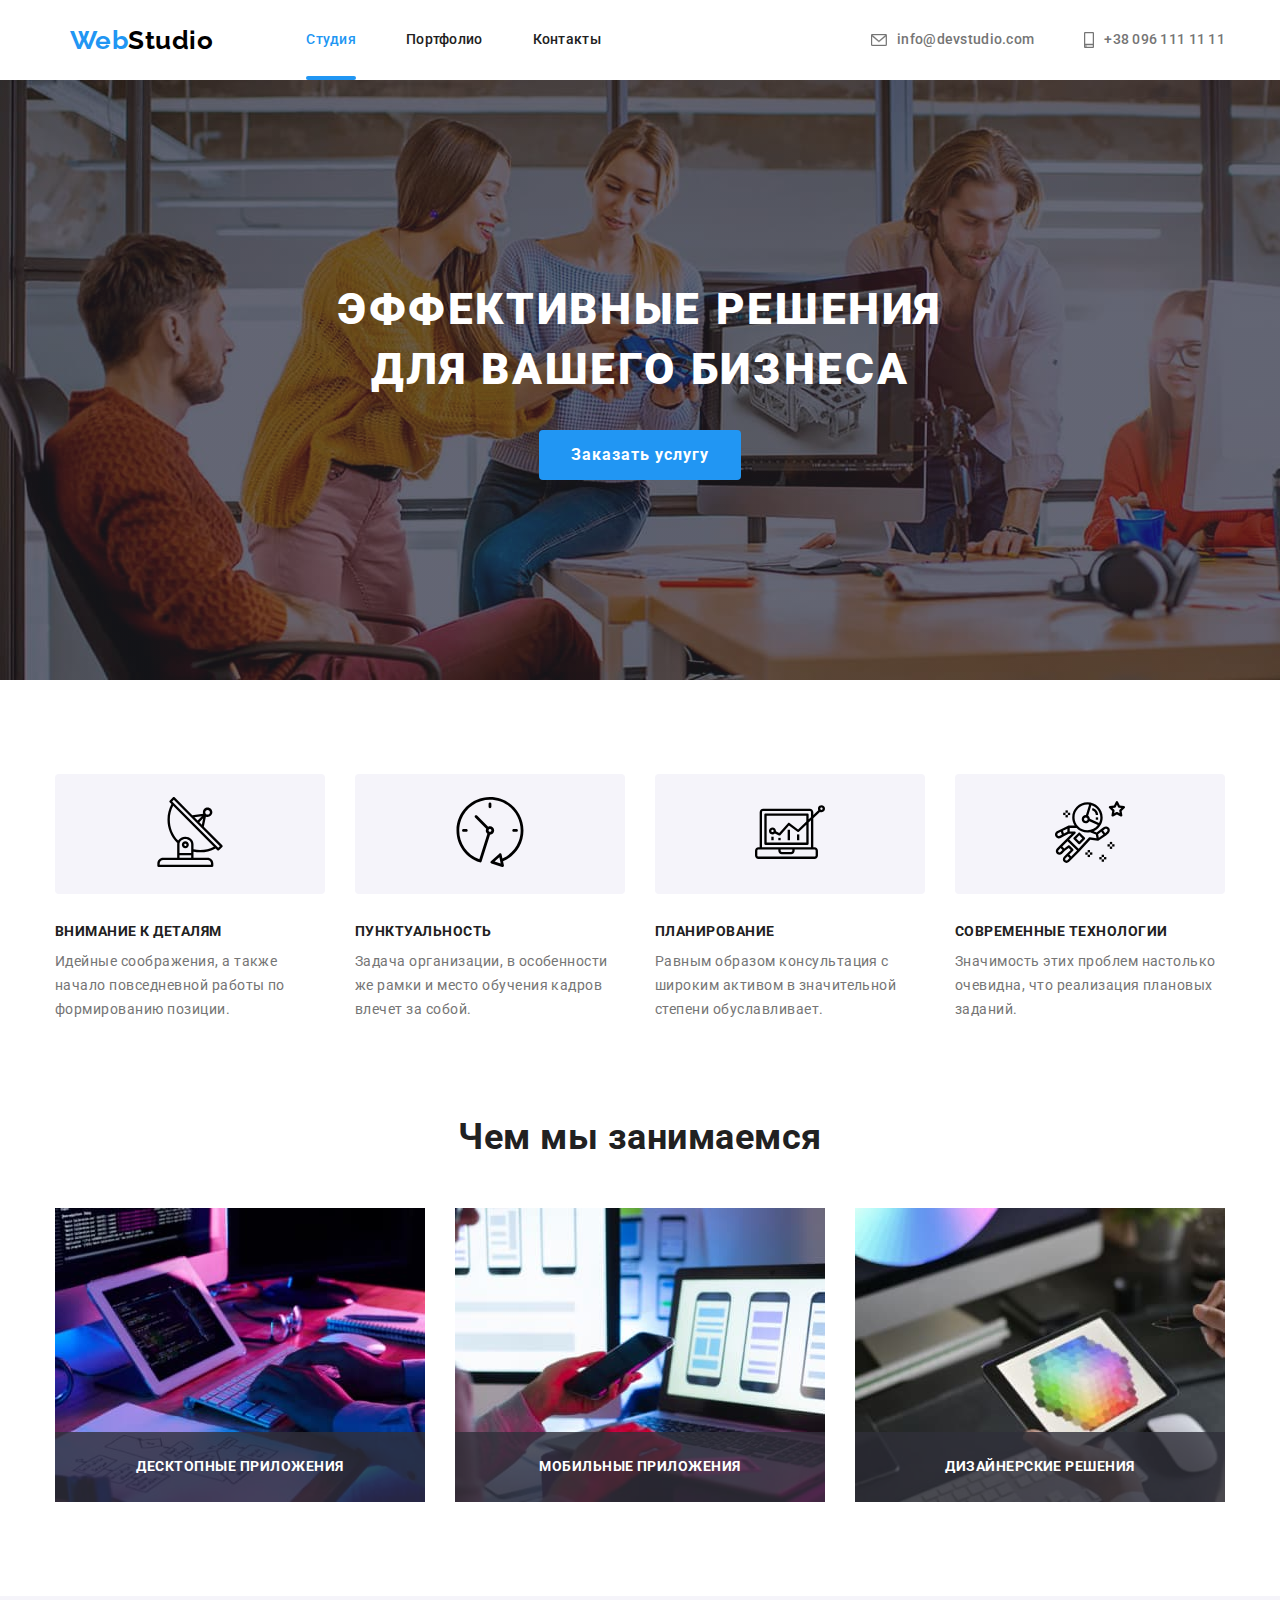
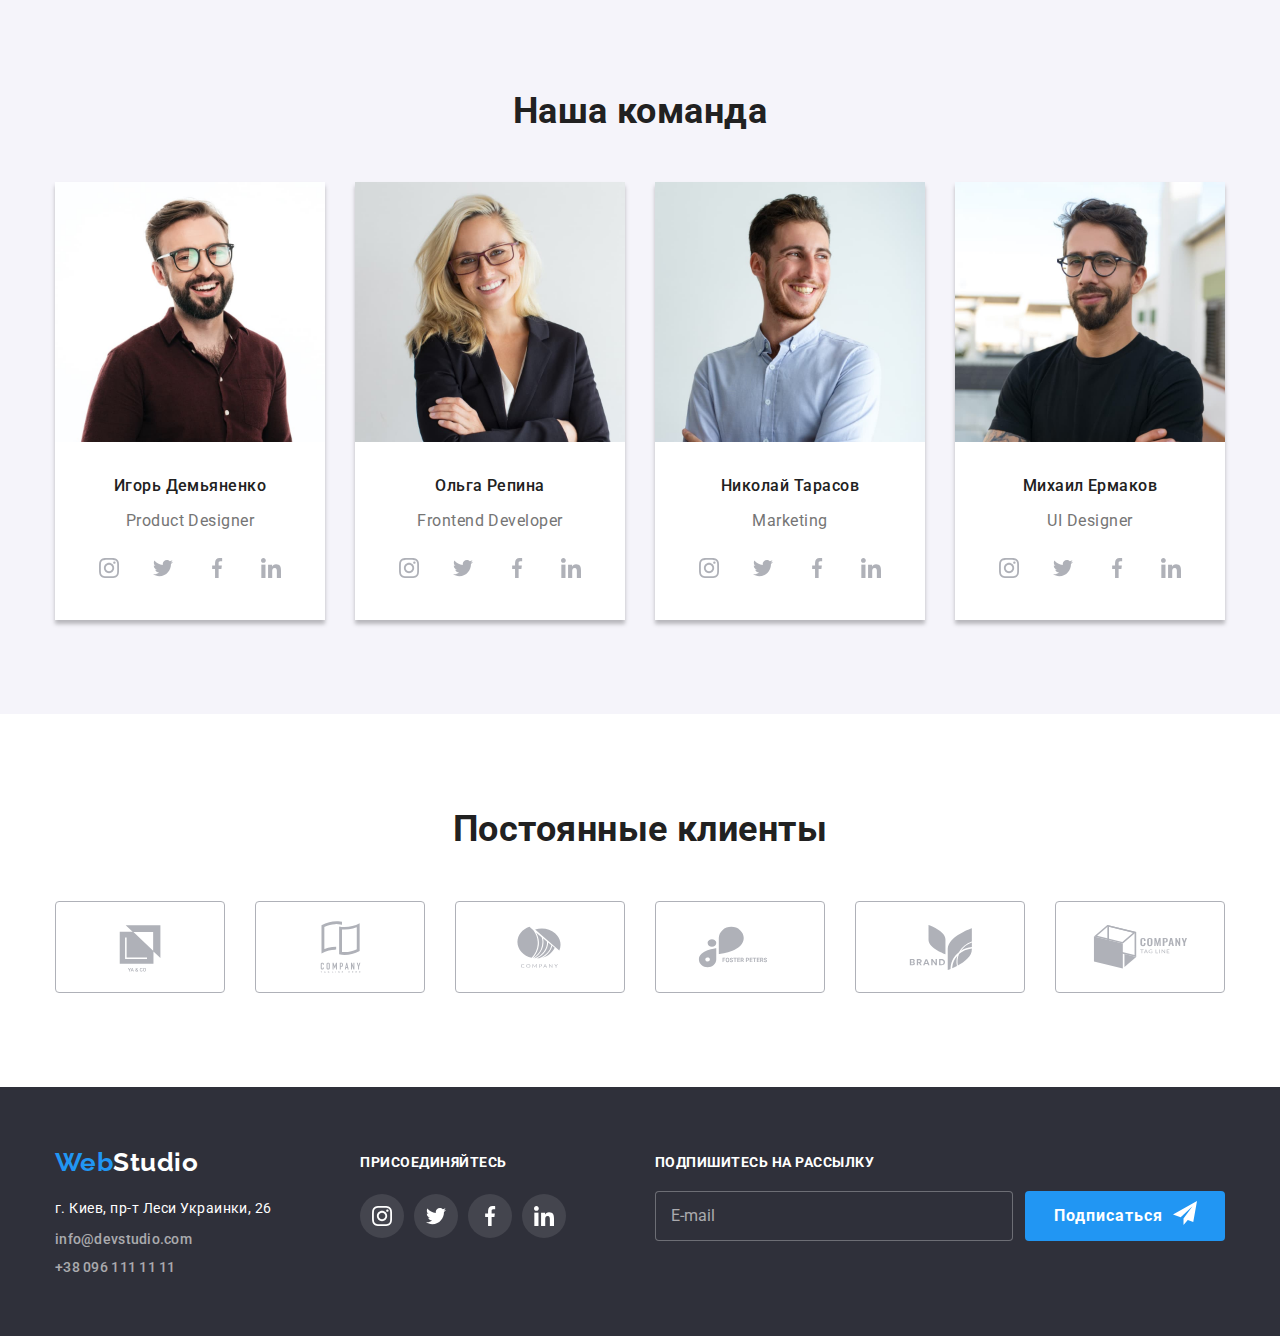
==== index.html @ ec9fb6b1 "added previously files" ====
<!DOCTYPE html>
<html lang="ru">
  <head>
    <meta charset="UTF-8" />
    <meta http-equiv="X-UA-Compatible" content="IE=edge" />
    <meta name="viewport" content="width=device-width, initial-scale=1.0" />
    <title>Portfolio</title>
    <link
      href="https://fonts.googleapis.com/css2?family=Raleway:wght@700&family=Roboto:wght@400;500;700;900&display=swap"
      rel="stylesheet"
    />
    <link
      rel="stylesheet"
      href="https://cdnjs.cloudflare.com/ajax/libs/modern-normalize/1.0.0/modern-normalize.min.css"
    />
    <link rel="stylesheet" href="./css/styles.css" />
  </head>
  <body>
    <header>
      <div class="header-line">
        <div class="page-header container">
          <!--main navigation-->
          <nav class="container main-nav">
            <a class="logo" href="./index.html"
              ><span class="logo-first">Web</span
              ><span class="logo-second-header">Studio</span>
            </a>
            <ul class="site-nav list">
              <li class="item"><a href="" class="link current">Студия</a></li>
              <li class="item"><a href="./portfolio.html">Портфолио</a></li>
              <li class="item"><a href="">Контакты</a></li>
            </ul>
          </nav>
          <!--contact information-->
          <ul class="container contacts list">
            <li class="contact-info">
              <a class="address-link" href="mailto:info@devstudio.com">
                <svg class="address-icon">
                  <use href="./images/icons/sprite.svg#icon-envelope"></use>
                </svg>
                info@devstudio.com</a
              >
            </li>
            <li class="contact-info">
              <a class="address-link" href="tel:+380961111111">
                <svg class="address-icon-2">
                  <use href="./images/icons/sprite.svg#icon-smartphone"></use>
                </svg>
                +38 096 111 11 11</a
              >
            </li>
          </ul>
        </div>
      </div>
    </header>
    <main>
      <!--hero-->
      <section class="hero-section">
        <h1 class="hero-title">
          Эффективные решения <br />
          для вашего бизнеса
        </h1>
        <button
          data-modal-open
          type="button"
          class="button primary button-close-imput"
        >
          Заказать услугу
        </button>
      </section>
      <!--necessary skills-->
      <section class="section">
        <div class="container">
          <h2 class="section-title visually-hidden">Необходимые навыки</h2>
          <ul class="skills list">
            <li class="skills-item">
              <div class="skills-item-img">
                <a href="" class="" target="_blank" rel="noopener noreferrer">
                  <svg class="skills-item-svg" width="70" height="70">
                    <use href="./images/icons/sprite.svg#icon-antenna"></use>
                  </svg>
                </a>
              </div>
              <h3 class="title">Внимание к деталям</h3>
              <p class="necessary-skills">
                Идейные соображения, а также начало повседневной работы по
                формированию позиции.
              </p>
            </li>
            <li class="skills-item">
              <div class="skills-item-img">
                <a href="" class="" target="_blank" rel="noopener noreferrer">
                  <svg class="skills-item-svg" width="70" height="70">
                    <use href="./images/icons/sprite.svg#icon-clock"></use>
                  </svg>
                </a>
              </div>
              <h3 class="title">Пунктуальность</h3>
              <p class="necessary-skills">
                Задача организации, в особенности же рамки и место обучения
                кадров влечет за собой.
              </p>
            </li>
            <li class="skills-item">
              <div class="skills-item-img">
                <a href="" class="" target="_blank" rel="noopener noreferrer">
                  <svg class="skills-item-svg" width="70" height="70">
                    <use href="./images/icons/sprite.svg#icon-diagram"></use>
                  </svg>
                </a>
              </div>
              <h3 class="title">Планирование</h3>
              <p class="necessary-skills">
                Равным образом консультация с широким активом в значительной
                степени обуславливает.
              </p>
            </li>
            <li class="skills-item">
              <div class="skills-item-img">
                <a href="" class="" target="_blank" rel="noopener noreferrer">
                  <svg class="skills-item-svg" width="70" height="70">
                    <use href="./images/icons/sprite.svg#icon-astronaut"></use>
                  </svg>
                </a>
              </div>
              <h3 class="title">Современные технологии</h3>
              <p class="necessary-skills">
                Значимость этих проблем настолько очевидна, что реализация
                плановых заданий.
              </p>
            </li>
          </ul>
        </div>
      </section>
      <!--main employments-->
      <section class="section-employments">
        <div class="container">
          <h2 class="section-title">Чем мы занимаемся</h2>
          <ul class="employments list">
            <li class="employments-item">
              <img
                src="./images/main-page/box-1.jpg"
                alt="Иллюстрация верстки"
                width="370"
              />
              <div class="employments-about">
                <p class="employments-about-text">Десктопные приложения</p>
              </div>
            </li>
            <li class="employments-item">
              <img
                src="./images/main-page/box-2.jpg"
                alt="Иллюстрация мобильного приложения"
                width="370"
              />
              <div class="employments-about">
                <p class="employments-about-text">Мобильные приложения</p>
              </div>
            </li>
            <li class="employments-item">
              <img
                src="./images/main-page/box-3.jpg"
                alt="Иллюстрация применения стилей"
                width="370"
              />
              <div class="employments-about">
                <p class="employments-about-text">Дизайнерские решения</p>
              </div>
            </li>
          </ul>
        </div>
      </section>
      <!--our team-->
      <section class="section team">
        <div class="container">
          <h2 class="section-title">Наша команда</h2>
          <ul class="team list">
            <li class="team-item">
              <img src="./images/main-page/img.jpg" alt="" width="270" />
              <div class="team-text">
                <h3 class="list-title">Игорь Демьяненко</h3>
                <p class="team-about">Product Designer</p>
                <ul class="social-icons list">
                  <li class="social-icons-item">
                    <a
                      href=""
                      class="social-icons-link"
                      target="_blank"
                      rel="noopener noreferrer"
                    >
                      <svg class="social-icons-svg">
                        <use
                          href="./images/icons/sprite.svg#icon-instagram"
                        ></use>
                      </svg>
                    </a>
                  </li>
                  <li class="social-icons-item">
                    <a
                      href=""
                      class="social-icons-link"
                      target="_blank"
                      rel="noopener noreferrer"
                    >
                      <svg class="social-icons-svg">
                        <use
                          href="./images/icons/sprite.svg#icon-twitter"
                        ></use>
                      </svg>
                    </a>
                  </li>
                  <li class="social-icons-item">
                    <a
                      href=""
                      class="social-icons-link"
                      target="_blank"
                      rel="noopener noreferrer"
                    >
                      <svg class="social-icons-svg">
                        <use
                          href="./images/icons/sprite.svg#icon-facebook"
                        ></use>
                      </svg>
                    </a>
                  </li>
                  <li class="social-icons-item">
                    <a
                      href=""
                      class="social-icons-link"
                      target="_blank"
                      rel="noopener noreferrer"
                    >
                      <svg class="social-icons-svg">
                        <use
                          href="./images/icons/sprite.svg#icon-linkedin"
                        ></use>
                      </svg>
                    </a>
                  </li>
                </ul>
              </div>
            </li>
            <li class="team-item">
              <img src="./images/main-page/img-2.jpg" alt="" width="270" />
              <div class="team-text">
                <h3 class="list-title">Ольга Репина</h3>
                <p class="team-about">Frontend Developer</p>
                <ul class="social-icons list">
                  <li class="social-icons-item">
                    <a
                      href=""
                      class="social-icons-link"
                      target="_blank"
                      rel="noopener noreferrer"
                    >
                      <svg class="social-icons-svg">
                        <use
                          href="./images/icons/sprite.svg#icon-instagram"
                        ></use>
                      </svg>
                    </a>
                  </li>
                  <li class="social-icons-item">
                    <a
                      href=""
                      class="social-icons-link"
                      target="_blank"
                      rel="noopener noreferrer"
                    >
                      <svg class="social-icons-svg">
                        <use
                          href="./images/icons/sprite.svg#icon-twitter"
                        ></use>
                      </svg>
                    </a>
                  </li>
                  <li class="social-icons-item">
                    <a
                      href=""
                      class="social-icons-link"
                      target="_blank"
                      rel="noopener noreferrer"
                    >
                      <svg class="social-icons-svg">
                        <use
                          href="./images/icons/sprite.svg#icon-facebook"
                        ></use>
                      </svg>
                    </a>
                  </li>
                  <li class="social-icons-item">
                    <a
                      href=""
                      class="social-icons-link"
                      target="_blank"
                      rel="noopener noreferrer"
                    >
                      <svg class="social-icons-svg">
                        <use
                          href="./images/icons/sprite.svg#icon-linkedin"
                        ></use>
                      </svg>
                    </a>
                  </li>
                </ul>
              </div>
            </li>
            <li class="team-item">
              <img src="./images/main-page/img-3.jpg" alt="" width="270" />
              <div class="team-text">
                <h3 class="list-title">Николай Тарасов</h3>
                <p class="team-about">Marketing</p>
                <ul class="social-icons list">
                  <li class="social-icons-item">
                    <a
                      href=""
                      class="social-icons-link"
                      target="_blank"
                      rel="noopener noreferrer"
                    >
                      <svg class="social-icons-svg">
                        <use
                          href="./images/icons/sprite.svg#icon-instagram"
                        ></use>
                      </svg>
                    </a>
                  </li>
                  <li class="social-icons-item">
                    <a
                      href=""
                      class="social-icons-link"
                      target="_blank"
                      rel="noopener noreferrer"
                    >
                      <svg class="social-icons-svg">
                        <use
                          href="./images/icons/sprite.svg#icon-twitter"
                        ></use>
                      </svg>
                    </a>
                  </li>
                  <li class="social-icons-item">
                    <a
                      href=""
                      class="social-icons-link"
                      target="_blank"
                      rel="noopener noreferrer"
                    >
                      <svg class="social-icons-svg">
                        <use
                          href="./images/icons/sprite.svg#icon-facebook"
                        ></use>
                      </svg>
                    </a>
                  </li>
                  <li class="social-icons-item">
                    <a
                      href=""
                      class="social-icons-link"
                      target="_blank"
                      rel="noopener noreferrer"
                    >
                      <svg class="social-icons-svg">
                        <use
                          href="./images/icons/sprite.svg#icon-linkedin"
                        ></use>
                      </svg>
                    </a>
                  </li>
                </ul>
              </div>
            </li>
            <li class="team-item">
              <img src="./images/main-page/img-4.jpg" alt="" width="270" />
              <div class="team-text">
                <h3 class="list-title">Михаил Ермаков</h3>
                <p class="team-about">UI Designer</p>
                <ul class="social-icons list">
                  <li class="social-icons-item">
                    <a
                      href=""
                      class="social-icons-link"
                      target="_blank"
                      rel="noopener noreferrer"
                    >
                      <svg class="social-icons-svg">
                        <use
                          href="./images/icons/sprite.svg#icon-instagram"
                        ></use>
                      </svg>
                    </a>
                  </li>
                  <li class="social-icons-item">
                    <a
                      href=""
                      class="social-icons-link"
                      target="_blank"
                      rel="noopener noreferrer"
                    >
                      <svg class="social-icons-svg">
                        <use
                          href="./images/icons/sprite.svg#icon-twitter"
                        ></use>
                      </svg>
                    </a>
                  </li>
                  <li class="social-icons-item">
                    <a
                      href=""
                      class="social-icons-link"
                      target="_blank"
                      rel="noopener noreferrer"
                    >
                      <svg class="social-icons-svg">
                        <use
                          href="./images/icons/sprite.svg#icon-facebook"
                        ></use>
                      </svg>
                    </a>
                  </li>
                  <li class="social-icons-item">
                    <a
                      href=""
                      class="social-icons-link"
                      target="_blank"
                      rel="noopener noreferrer"
                    >
                      <svg class="social-icons-svg">
                        <use
                          href="./images/icons/sprite.svg#icon-linkedin"
                        ></use>
                      </svg>
                    </a>
                  </li>
                </ul>
              </div>
            </li>
          </ul>
        </div>
        <!---->
      </section>
      <!--our clients-->
      <section class="section">
        <div class="container">
          <h2 class="section-title">Постоянные клиенты</h2>
          <ul class="our-clients list">
            <li class="our-clients-item">
              <a href="" class="our-clients-position">
                <svg class="our-clients-svg">
                  <use href="./images/icons/sprite.svg#icon-Logo"></use>
                </svg>
              </a>
            </li>
            <li class="our-clients-item">
              <a href="" class="our-clients-position">
                <svg class="our-clients-svg">
                  <use href="./images/icons/sprite.svg#icon-Logo-2"></use>
                </svg>
              </a>
            </li>
            <li class="our-clients-item">
              <a href="" class="our-clients-position">
                <svg class="our-clients-svg">
                  <use href="./images/icons/sprite.svg#icon-Logo-3"></use>
                </svg>
              </a>
            </li>
            <li class="our-clients-item">
              <a href="" class="our-clients-position">
                <svg class="our-clients-svg">
                  <use href="./images/icons/sprite.svg#icon-Logo-4"></use>
                </svg>
              </a>
            </li>
            <li class="our-clients-item">
              <a href="" class="our-clients-position">
                <svg class="our-clients-svg">
                  <use href="./images/icons/sprite.svg#icon-Logo-5"></use>
                </svg>
              </a>
            </li>
            <li class="our-clients-item">
              <a href="" class="our-clients-position">
                <svg class="our-clients-svg">
                  <use href="./images/icons/sprite.svg#icon-Logo-6"></use>
                </svg>
              </a>
            </li>
          </ul>
        </div>
      </section>
    </main>
    <footer class="footer">
      <div class="footer-line">
        <div class="footer-address">
          <a class="footer-logo" href="./index.html"
            ><span class="logo-first">Web</span
            ><span class="logo-second-footer">Studio</span></a
          >
          <!--contacts-->
          <address class="address">
            <p class="address-text">г. Киев, пр-т Леси Украинки, 26</p>
            <ul class="list address-item">
              <li class="address-item">
                <a href="mailto:info@devstudio.com">info@devstudio.com</a>
              </li>
              <li class="address-item">
                <a href="tel:+380961111111">+38 096 111 11 11</a>
              </li>
            </ul>
          </address>
        </div>
        <div class="footer-social-icons">
          <h3 class="title-icons">ПРИСОЕДИНЯЙТЕСЬ</h3>
          <ul class="social-icons list">
            <li class="social-icons-item">
              <a
                href=""
                class="footer-social-icons-link"
                target="_blank"
                rel="noopener noreferrer"
              >
                <svg class="footer-social-icons-svg">
                  <use href="./images/icons/sprite.svg#icon-instagram"></use>
                </svg>
              </a>
            </li>
            <li class="social-icons-item">
              <a
                href=""
                class="footer-social-icons-link"
                target="_blank"
                rel="noopener noreferrer"
              >
                <svg class="footer-social-icons-svg">
                  <use href="./images/icons/sprite.svg#icon-twitter"></use>
                </svg>
              </a>
            </li>
            <li class="social-icons-item">
              <a
                href=""
                class="footer-social-icons-link"
                target="_blank"
                rel="noopener noreferrer"
              >
                <svg class="footer-social-icons-svg">
                  <use href="./images/icons/sprite.svg#icon-facebook"></use>
                </svg>
              </a>
            </li>
            <li class="social-icons-item">
              <a
                href=""
                class="footer-social-icons-link"
                target="_blank"
                rel="noopener noreferrer"
              >
                <svg class="footer-social-icons-svg">
                  <use href="./images/icons/sprite.svg#icon-linkedin"></use>
                </svg>
              </a>
            </li>
          </ul>
        </div>
        <div class="form-footer">
          <form autocomplete="off">
            <h3 class="form-title-footer">Подпишитесь на рассылку</h3>
            <div class="form-field-footer">
              <label class="label" for="name"></label>
              <input
                type="text"
                name="user-name"
                id="name"
                placeholder="E-mail"
              />
              <button class="button-footer" type="submit">
                <span class="button-submit-text">Подписаться</span>
                <span class="button-submit-svg">
                  <svg class="button-send-svg" width="24" height="24">
                    <use href="./images/icons/sprite.svg#icon-icon-send"></use>
                  </svg>
                </span>
              </button>
            </div>
          </form>
        </div>
      </div>
    </footer>
    <div class="backdrop is-hidden" data-modal>
      <div class="modal">
        <button data-modal-close type="button" class="button-close">
          <svg class="button-close-svg" width="11" height="11">
            <use href="./images/icons/sprite.svg#icon-Vector"></use>
          </svg>
        </button>
        <form class="form" autocomplete="off">
          <div class="form-information">
            <h2 class="form-title">Оставьте свои данные, мы вам перезвоним</h2>
            <div class="form-field">
              <label class="label" for="name">Имя</label>
              <input
                class="form-input"
                type="text"
                name="user-name"
                id="user-name"
                placeholder=" "
              />
              <a href="" class="form-icon" target="_blank">
                <svg class="form-icon-svg" width="18" height="18">
                  <use href="./images/icons/sprite.svg#icon-person-black"></use>
                </svg>
              </a>
            </div>
            <div class="form-field">
              <label class="label" for="tel">Телефон</label>
              <input class="form-input" type="tel" name="tel" id="tel" />
              <a href="" class="form-icon" target="_blank">
                <svg class="form-icon-svg" width="18" height="18">
                  <use href="./images/icons/sprite.svg#icon-phone-black"></use>
                </svg>
              </a>
            </div>
            <div class="form-field">
              <label class="label" for="mail">Почта</label>
              <input class="form-input" type="email" name="mail" id="mail" />
              <a href="" class="form-icon" target="_blank">
                <svg class="form-icon-svg" width="18" height="18">
                  <use href="./images/icons/sprite.svg#icon-email-black"></use>
                </svg>
              </a>
            </div>
            <div class="form-field">
              <label class="label" for="comment">Комментарий</label>
              <textarea
                class="textarea"
                name="comment"
                id="comment"
                rows="10"
                placeholder="Введите текст"
              ></textarea>
            </div>
          </div>
          <div class="form-field-confirm">
            <div class="form-checkbox">
              <input
                class="checkbox"
                type="checkbox"
                name="topic"
                value="confirm"
                id="confirm"
              />
              <label class="label-confirm" for="confirm"
                >Соглашаюсь с рассылкой и принимаю
                <a href="a" class="checkbox-link">Условия договора</a></label
              >
            </div>
            <div class="button-modal-submit">
              <button class="button-modal" type="submit">Отправить</button>
            </div>
          </div>
        </form>
      </div>
    </div>
    <script src="./js/modal.js"></script>
  </body>
</html>
---- css/styles.css ----
:root {
  --title-text-color: #212121;
  --primary-text-color: #757575;
  --accent-color: #2196f3;
  --primary-white-color: #fff;
  --primary-black-color: #000;
  --primary-background-color: #2f303a;
  --secondary-backgound: #f5f4fa;
}
html {
  box-sizing: border-box;
}
*,
*::before,
*::after {
  box-sizing: inherit;
}

body {
  color: var(--primary-text-color);
  font-family: Roboto, sans-serif;
  letter-spacing: 0.03em;
}
.visually-hidden {
  position: absolute !important;
  clip: rect(1px 1px 1px 1px);
  clip: rect(1px 1px 1px 1px);
  padding: 0 !important;
  border: 0 !important;
  height: 1px !important;
  width: 1px !important;
  overflow: hidden;
}
.container {
  width: 1200px;
  padding-left: 15px;
  padding-right: 15px;
  margin-left: auto;
  margin-right: auto;
}
/* Утилит */
.list {
  padding: 0;
  margin: 0;
  list-style: none;
}
/* logo */
.logo {
  display: block;
  font-family: Raleway, cursive;
  font-weight: 700;
  font-size: 26px;
  line-height: 1.19;
  text-decoration: none;
}
.logo-first {
  color: var(--accent-color);
}
.logo-second-header {
  color: var(--primary-black-color);
}
.logo-second-footer {
  color: var(--primary-white-color);
}
/* page header */
.header-line {
  background-color: var(--primary-white-color);
}
.page-header {
  display: flex;
  background-color: var(--primary-white-color);
}

.page-header .container {
  display: flex;
  align-items: center;
  justify-content: flex-end;
}
.main-nav {
  display: flex;
  justify-content: flex-start;
}

/* site nav */
.site-nav {
  display: flex;
  margin-left: 93px;
  margin-right: 33px;
}
.site-nav .item:not(:last-child) {
  margin-right: 50px;
}
.site-nav a {
  display: block;
  padding-top: 32px;
  padding-bottom: 32px;
  color: var(--title-text-color);
  font-style: normal;
  font-weight: 500;
  font-size: 14px;
  line-height: 1.14;
  letter-spacing: 0.02em;
  text-decoration: none;
  transition: color 250ms cubic-bezier(0.4, 0, 0.2, 1);
}
.site-nav a:hover,
.site-nav a:focus {
  color: var(--accent-color);
}
.site-nav.list.address > a {
  margin-bottom: 9px;
}
.site-nav .link.current {
  color: var(--accent-color);
}
.link.current {
  position: relative;
}
.link.current::after {
  content: "";
  position: absolute;
  bottom: 0;
  left: 0;
  display: block;
  width: 100%;
  height: 4px;
  background-color: var(--accent-color);
  border-radius: 2px;
}
.contacts {
  display: flex;
}
.address-link {
  display: flex;
  padding-top: 32px;
  padding-bottom: 32px;
  color: var(--primary-text-color);
  font-weight: 500;
  font-size: 14px;
  line-height: 1.14;
  letter-spacing: 0.02em;
  text-decoration: none;
  align-items: center;
  justify-content: center;
}
.contacts a {
  transition: color 250ms cubic-bezier(0.4, 0, 0.2, 1);
}
.contacts a:hover,
.contacts a:focus {
  color: var(--accent-color);
}
.contact-info:not(:last-child) {
  margin-right: 50px;
}
.address-icon {
  width: 16px;
  height: 12px;
  margin-right: 10px;
  fill: rgba(117, 117, 117, 1);
  stroke: currentColor;
}
.address-icon-2 {
  width: 10px;
  height: 16px;
  margin-right: 10px;
  fill: rgba(117, 117, 117, 1);
  stroke: currentColor;
}
.main {
  border-top: 1px solid rgba(236, 236, 236, 1);
}
/* hero */
.hero-section {
  max-width: 1600px;
  height: 600px;
  margin-right: auto;
  margin-left: auto;
  padding-top: 200px;
  padding-bottom: 200px;
  background-image: linear-gradient(
      to right,
      rgba(47, 48, 58, 0.4),
      rgba(47, 48, 58, 0.4)
    ),
    url(../images/main-page/Img-hero.jpg);
  background-color: var(--primary-background-color);
  background-size: cover;
  text-align: center;
}
.hero-title {
  margin-top: 0;
  margin-bottom: 30px;
  color: var(--primary-white-color);
  font-weight: 900;
  font-size: 44px;
  line-height: 1.36;
  letter-spacing: 0.06em;
  text-transform: uppercase;
}
/* button */
.button {
  border-radius: 4px;
  padding: 10px 32px;
  color: var(--primary-white-color);
  background-color: var(--accent-color);
  font-family: Roboto;
  font-weight: 700;
  font-size: 16px;
  line-height: 1.87;
  letter-spacing: 0.06em;
  cursor: pointer;
  border: none;
}
.button-close-imput {
  position: relative;
}
.button-close {
  position: absolute;
  top: 8px;
  right: 8px;
  display: flex;
  align-items: center;
  justify-content: center;
  box-sizing: border-box;
  border: 1px solid rgba(0, 0, 0, 0.1);
  border-radius: 50%;
  width: 30px;
  height: 30px;
  background-color: var(--primary-white-color);
}
.button-close-svg {
  fill: var(--primary-black-color);
  cursor: pointer;
}
.button-close:hover .button-close-svg,
.button-close:focus .button-close-svg {
  fill: var(--accent-color);
}

.button.primary {
  color: var(--primary-white-color);
  background-color: var(--accent-color);
  border-color: var(--accent-color);
}
.button-footer {
  color: var(--primary-white-color);
  background-color: var(--accent-color);
  border-color: var(--accent-color);
  width: 200px;
  border-radius: 4px;
  padding: 10px 29px;
  font-family: Roboto;
  font-weight: 700;
  font-size: 16px;
  line-height: 1.87;
  letter-spacing: 0.06em;
  cursor: pointer;
  border: none;
}
.button-send-svg {
  fill: var(--primary-white-color);
}
.button-submit-text {
  margin-right: 10px;
}
.button-submit-svg {
  display: flex;
  margin: 0;
  padding-top: auto;
  padding-bottom: auto;
}
.form-field-footer > button {
  display: flex;
}
.button.filter {
  padding: 6px 22px;
  background-color: var(--secondary-backgound);
  color: var(--title-text-color);
  font-weight: 500;
  font-size: 16px;
  line-height: 1.62;
  font-family: Roboto;
  transition: background-color 250ms cubic-bezier(0.4, 0, 0.2, 1);
}
.button.filter:hover,
.button.filter:focus {
  background-color: var(--accent-color);
  color: var(--primary-white-color);
  border-color: var(--accent-color);
  box-shadow: 0px 2px 2px 0px rgba(0, 0, 0, 0.12);
  box-shadow: 0px 1px 2px 0px rgba(0, 0, 0, 0.08);
  box-shadow: 0px 3px 1px 0px rgba(0, 0, 0, 0.1);
}
/* section */
.section {
  padding-top: 94px;
  padding-bottom: 94px;
  justify-content: center;
}
.section-employments {
  padding-top: 0;
  padding-bottom: 94px;
}
.section.team {
  padding-top: 94px;
  padding-bottom: 94px;
  margin-bottom: 0;
  background-color: var(--secondary-backgound);
}
.title {
  margin-top: 0;
  margin-bottom: 10px;
}
.section-title {
  margin-top: 0;
  color: var(--title-text-color);
  font-weight: 700;
  font-size: 36px;
  line-height: 1.17;
  text-align: center;
  margin-bottom: 50px;
}
/* skills */
.skills .title {
  color: var(--title-text-color);
  font-weight: 700;
  font-size: 14px;
  line-height: 1.14;
  text-transform: uppercase;
}
.necessary-skills {
  font-size: 14px;
  line-height: 1.71;
}
.skills {
  display: flex;
}
.skills p {
  margin-top: 0;
  margin-bottom: 0;
}
.skills-item {
  width: 270px;
}
.skills-item:not(:last-child) {
  margin-right: 30px;
}
.skills-item-img {
  display: flex;
  justify-content: center;
  align-items: center;
  width: 270px;
  height: 120px;
  margin-bottom: 30px;
  background-color: var(--secondary-backgound);
  border-radius: 4px;
}
.skills-item-svg {
  color: var(--title-text-color);
}
/* emplouments*/
.employments {
  display: flex;
  justify-content: center;
}
.employments-item:not(:last-child) {
  margin-right: 30px;
  width: 370px;
}
.employments-item {
  display: flex;
  position: relative;
}
.employments-about {
  display: flex;
  justify-content: center;
  align-items: center;
  position: absolute;
  bottom: 0;
  left: 0;
  width: 100%;
  height: 70px;
  background: rgba(47, 48, 58, 0.8);
}
.employments-about-text {
  font-weight: bold;
  font-size: 14px;
  line-height: 1.14;
  text-align: center;
  text-transform: uppercase;
  color: var(--primary-white-color);
}
/* team */
.team-about {
  margin-bottom: 16px;
  font-size: 16px;
  line-height: 1.19;
}
.list-title {
  margin-top: 0;
  color: var(--title-text-color);
  font-weight: 500;
  font-size: 16px;
  line-height: 1.19;
}
.team .list {
  display: flex;
  justify-content: center;
}
.team-item:not(:last-child) {
  margin-right: 30px;
}
.team-item {
  background-color: var(--primary-white-color);
  box-shadow: 0px 4px 4px 0px rgba(0, 0, 0, 0.25);
}
.team-text {
  padding: 30px;
  text-align: center;
}
.social-icons {
  display: inline-flex;
}
.social-icons-item:not(:last-child) {
  margin-right: 10px;
}
.social-icons-link {
  display: flex;
  align-items: center;
  justify-content: center;
  width: 44px;
  height: 44px;
  border-radius: 50%;
  background-color: var(--primary-white-color);
  transition: background-color 250ms cubic-bezier(0.4, 0, 0.2, 1);
}
.social-icons-link:hover .social-icons-svg,
.social-icons-link:focus .social-icons-svg {
  width: 20px;
  height: 20px;
  fill: rgba(255, 255, 255, 1);
  background: rgba(33, 150, 243, 1);
}
.social-icons-link:hover,
.social-icons-link:focus {
  width: 44px;
  height: 44px;
  border-radius: 50%;
  background: rgba(33, 150, 243, 1);
}
.social-icons-link .social-icons-svg {
  transition: transform 250ms cubic-bezier(0.4, 0, 0.2, 1);
}
.social-icons-svg {
  width: 20px;
  height: 20px;
  fill: #afb1b8;
}
/* our clients */
.our-clients {
  display: flex;
  align-items: center;
  justify-content: center;
}
.our-clients-item {
  width: 170px;
  height: 92px;
  border: 1px solid #afb1b8;
  border-radius: 4px;
}
.our-clients-position {
  display: flex;
  justify-content: center;
  align-items: center;
  width: 170px;
  height: 92px;
  transition: transform 250ms cubic-bezier(0.4, 0, 0.2, 1);
}
.our-clients-svg {
  width: 106px;
  height: 60px;
  fill: rgba(175, 177, 184, 1);
  transition: fill 250ms cubic-bezier(0.4, 0, 0.2, 1);
}
.our-clients-item:not(:last-child) {
  margin-right: 30px;
}
.our-clients-position:hover .our-clients-svg,
.our-clients-position:focus .our-clients-svg {
  fill: rgba(33, 150, 243, 1);
}
.our-clients-position:hover {
  border: 1px solid rgba(33, 150, 243, 1);
  border-radius: 4px;
}
/* footer nav */
.footer-logo {
  display: block;
  margin-bottom: 20px;
  font-family: Raleway, cursive;
  font-weight: 700;
  font-size: 26px;
  line-height: 1.19;
  text-decoration: none;
}
.address-text {
  color: var(--primary-white-color);
  font-style: normal;
  margin-top: 20px;
  margin-bottom: 9px;
  font-family: Roboto;
  font-size: 14px;
  line-height: 1.7;
}
.address a {
  padding-top: 0;
  padding-bottom: 0pt;
  margin-left: 0;
  color: rgba(255, 255, 255, 0.6);
  font-style: normal;
  font-weight: 500;
  font-size: 14px;
  line-height: 1.14;
  letter-spacing: 0.02em;
  text-decoration: none;
  transition: color 250ms cubic-bezier(0.4, 0, 0.2, 1);
}
.address-item:not(:last-child) {
  margin-bottom: 9px;
}
.address a:hover,
.address a:focus {
  color: var(--accent-color);
}
.footer {
  background-color: var(--primary-background-color);
}
.footer-line {
  width: 1200px;
  padding-left: 15px;
  padding-right: 15px;
  padding-top: 60px;
  padding-bottom: 60px;
  margin-right: auto;
  margin-left: auto;
  display: flex;
  justify-content: space-between;
}
.title-icons {
  margin-top: 0;
  margin-bottom: 20px;
  padding-top: 8px;
  padding-bottom: 3px;
  font-weight: bold;
  font-size: 14px;
  line-height: 1.14;
  text-transform: uppercase;
  color: var(--primary-white-color);
}
.footer-social-icons-svg {
  width: 20px;
  height: 20px;
  fill: var(--primary-white-color);
}
.footer-social-icons-link {
  display: flex;
  align-items: center;
  justify-content: center;
  width: 44px;
  height: 44px;
  border-radius: 50%;
  background-color: rgba(255, 255, 255, 0.1);
  transition: background-color 250ms cubic-bezier(0.4, 0, 0.2, 1);
}
.footer-social-icons-link .footer-social-icons-svg {
  transition: background-color 250ms cubic-bezier(0.4, 0, 0.2, 1);
}
.footer-social-icons-link:hover .footer-social-icons-svg,
.footer-social-icons-link:focus .footer-social-icons-svg {
  width: 20px;
  height: 20px;
  fill: rgba(255, 255, 255, 1);
  background-color: rgba(33, 150, 243, 1);
}
.footer-social-icons-link:hover,
.footer-social-icons-link:focus {
  width: 44px;
  height: 44px;
  border-radius: 50%;
  background-color: rgba(33, 150, 243, 1);
}
/* portfolio */
.article {
  display: flex;
}
.list-title-portfolio {
  color: var(--title-text-color);
  font-weight: 700;
  font-size: 18px;
  line-height: 2;
  letter-spacing: 0.06em;
}
.portfolio-about {
  font-size: 16px;
  line-height: 1.87;
  color: var(--primary-text-color);
}
.section.portfolio {
  margin-bottom: 94px;
  background-color: #e5e5e5;
}
.filter.list {
  display: flex;
  margin-bottom: 50px;
}
.filter.list .list-title:not(:last-child) {
  margin-right: 8px;
}

.portfolio.list img {
  margin-bottom: 0;
}
.portfolio.list h3 {
  margin-top: 0;
  margin-bottom: 4px;
}
.portfolio.list p {
  margin-top: 0;
  margin-bottom: 0;
}
.portfolio {
  display: flex;
  flex-wrap: wrap;
  justify-content: center;
}
.cards-item {
}
.cards-link {
  display: block;
  text-decoration: none;
}
.cards-link {
}
.cards-img {
  display: flex;
}

.portfolio-item {
  position: relative;
  width: 370px;
  margin-right: 30px;
  margin-bottom: 30px;
}
.portfolio-item:hover,
.portfolio-item:focus {
  box-shadow: 0 4px 4px 0 rgba(0, 0, 0, 0.25);
}
.portfolio-item:nth-child(3n) {
  margin-right: 0;
}
.portfolio-item:nth-last-child(-n + 3) {
  margin-bottom: 0;
}
.box {
  display: block;
  border-bottom: 1px solid rgba(238, 238, 238, 1);
  border-left: 1px solid rgba(238, 238, 238, 1);
  border-right: 1px solid rgba(238, 238, 238, 1);
  box-sizing: border-box;
  padding: 20px 24px;
}
.portfolio-about-discription {
  position: absolute;
  display: flex;
  justify-content: center;
  align-items: center;
  top: 0;
  left: 0;
  width: 100%;
  height: 294px;
  background-color: rgba(33, 150, 243, 0.9);
  transform: translateY(100%);
  opacity: 0;
  transition-property: transform 250ms cubic-bezier(0.4, 0, 0.2, 1);
  transition-duration: 250ms;
}
.portfolio-item:hover .portfolio-about-discription {
  opacity: 1;
  justify-content: center;
  align-items: center;
  transform: translateY(0);
}
.portfolio-item {
  overflow: hidden;
}
.portfolio-about-text {
  width: 322px;
  height: 168px;
  font-size: 18px;
  line-height: 1.56;
  color: var(--primary-white-color);
  text-decoration: none;
}
.portfolio-about-discription a {
  text-decoration: none;
}
/* modal window */
.backdrop {
  position: fixed;
  top: 0;
  left: 0;
  width: 100%;
  height: 100%;
  background-color: rgba(0, 0, 0, 0.2);
  opacity: 1;
  transition: opacity 250ms cubic-bezier(0.4, 0, 0.2, 1);
}
.backdrop.is-hidden {
  opacity: 0;
  pointer-events: none;
}

.backdrop.is-hidden .modal {
  transform: translate(-50%, -50%) scale(0.9);
}
.modal {
  position: absolute;
  top: 50%;
  left: 50%;
  min-width: 528px;
  min-height: 581px;
  background-color: var(--primary-white-color);
  box-shadow: 0px 1px 3px rgba(0, 0, 0, 0.12), 0px 1px 1px rgba(0, 0, 0, 0.14),
    0px 2px 1px rgba(0, 0, 0, 0.2);
  border-radius: 4px;
  transform: translate(-50%, -50%) scale(1);
  transition: transform 250ms cubic-bezier(0.4, 0, 0.2, 1);
}
/* Forms */
.form {
  width: 528px;
  height: 581px;
  padding: 40px;
  margin-left: auto;
  margin-right: auto;
}
.form-footer {
  width: 570px;
  min-height: 86px;
  padding: 0;
  margin-top: 0;
  margin-bottom: 0;
}
.form-information {
  width: 448px;
  margin-left: auto;
  margin-right: auto;
  margin-bottom: 20px;
}
.form-title {
  margin-top: 0;
  margin-bottom: 12px;
  width: 448px;
  font-weight: bold;
  font-size: 20px;
  line-height: 1.15;
  text-align: center;
  color: #212121;
}
.form-title-footer {
  margin-top: 8px;
  margin-bottom: 20px;
  font-weight: bold;
  font-size: 14px;
  line-height: 1.14;
  text-transform: uppercase;
  color: #fff;
}
.form-field {
  display: flex;
  flex-direction: column;
  margin-bottom: 10px;
}
.form-field label {
  margin-bottom: 4px;
  font-size: 12px;
  line-height: 1.17;
  letter-spacing: 0.01em;
  color: #757575;
}
.form-field-confirm {
  display: inline-block;
}
.label-confirm {
  margin-bottom: 0;
  font-size: 14px;
  line-height: 1.71;
  color: #757575;
  margin-left: 35px;
}
.checkbox-link {
  color: var(--accent-color);
  text-decoration-line: underline;
}
.checkbox {
  -webkit-appearance: none;
  -moz-appearance: none;
  appearance: none;
  position: absolute;
}
.label-confirm::before {
  position: absolute;
  top: 0;
  left: 0;
  content: " ";
  display: inline-block;
  width: 16px;
  height: 16px;
  border-radius: 3px;
  margin-right: 7px;
  margin-left: 12px;
  background-image: url(../images/icons/Vector-2.svg);
  color: var(--title-text-color);
  background-repeat: no-repeat;
  background-position: center;
  background-size: contain;
}
.checkbox:checked + .label-confirm::before {
  background-image: url(../images/icons/Checked.svg);
  background-repeat: no-repeat;
  background-position: center;
  background-size: 11px 8px;
  background-color: var(--accent-color);
}
.form-checkbox {
  position: relative;
  margin-bottom: 30px;
}
.form-field input {
  margin: 0;
  padding: 0;
  padding-left: 42px;
  height: 40px;
  border: 1px solid rgba(33, 33, 33, 0.2);
  box-sizing: border-box;
  border-radius: 4px;
  font-size: 16px;
  cursor: pointer;
}
.form-field textarea {
  border: 1px solid rgba(33, 33, 33, 0.2);
  box-sizing: border-box;
  resize: none;
  border-radius: 4px;
  padding: 12px 16px;
  font-size: 16px;
  height: 120px;
  transition: color 250ms cubic-bezier(0.4, 0, 0.2, 1);
}
.textarea:hover,
.textarea:focus {
  border-color: var(--accent-color);
  cursor: pointer;
}
.form-field textarea::placeholder {
  color: rgba(117, 117, 117, 0.5);
  font-size: 14px;
  line-height: 1.14;
  letter-spacing: 0.01em;
}
.form-field {
  position: relative;
}
.form-icon {
  position: absolute;
  top: 50%;
  left: 12px;
  fill: var(--title-text-color);
}
.form-input {
  transition: color 250ms cubic-bezier(0.4, 0, 0.2, 1);
}
.form-input ~ .form-icon,
.form-input ~ .form-icon {
  transition: color 250ms cubic-bezier(0.4, 0, 0.2, 1);
}
.form-input:focus ~ .form-icon,
.form-input:hover ~ .form-icon {
  fill: var(--accent-color);
}
.form-input:focus,
.form-input:hover {
  border: 1px solid var(--accent-color);
}
.button-modal-submit {
  display: flex;
  justify-content: center;
}
.button-modal {
  color: var(--primary-white-color);
  background-color: var(--accent-color);
  border-color: var(--accent-color);
  width: 200px;
  border-radius: 4px;
  padding: 10px 55px;
  font-family: Roboto;
  font-weight: 700;
  font-size: 16px;
  line-height: 1.87;
  letter-spacing: 0.06em;
  cursor: pointer;
  border: none;
}
.form-field-footer {
  display: flex;
  margin-bottom: 10px;
  width: 570px;
}
.form-field-footer input {
  margin: 0;
  margin-right: 12px;
  padding: 15px;
  border: 1px solid rgba(33, 33, 33, 0.2);
  box-sizing: border-box;
  width: 358px;
  height: 50px;
  border-radius: 4px;
  font-size: 16px;
  background-color: #2f303a;
  border: 1px solid rgba(255, 255, 255, 0.3);
}
.form-field-footer input::placeholder {
  color: rgba(255, 255, 255, 0.6);
  font-size: 16px;
  line-height: 1.25;
}
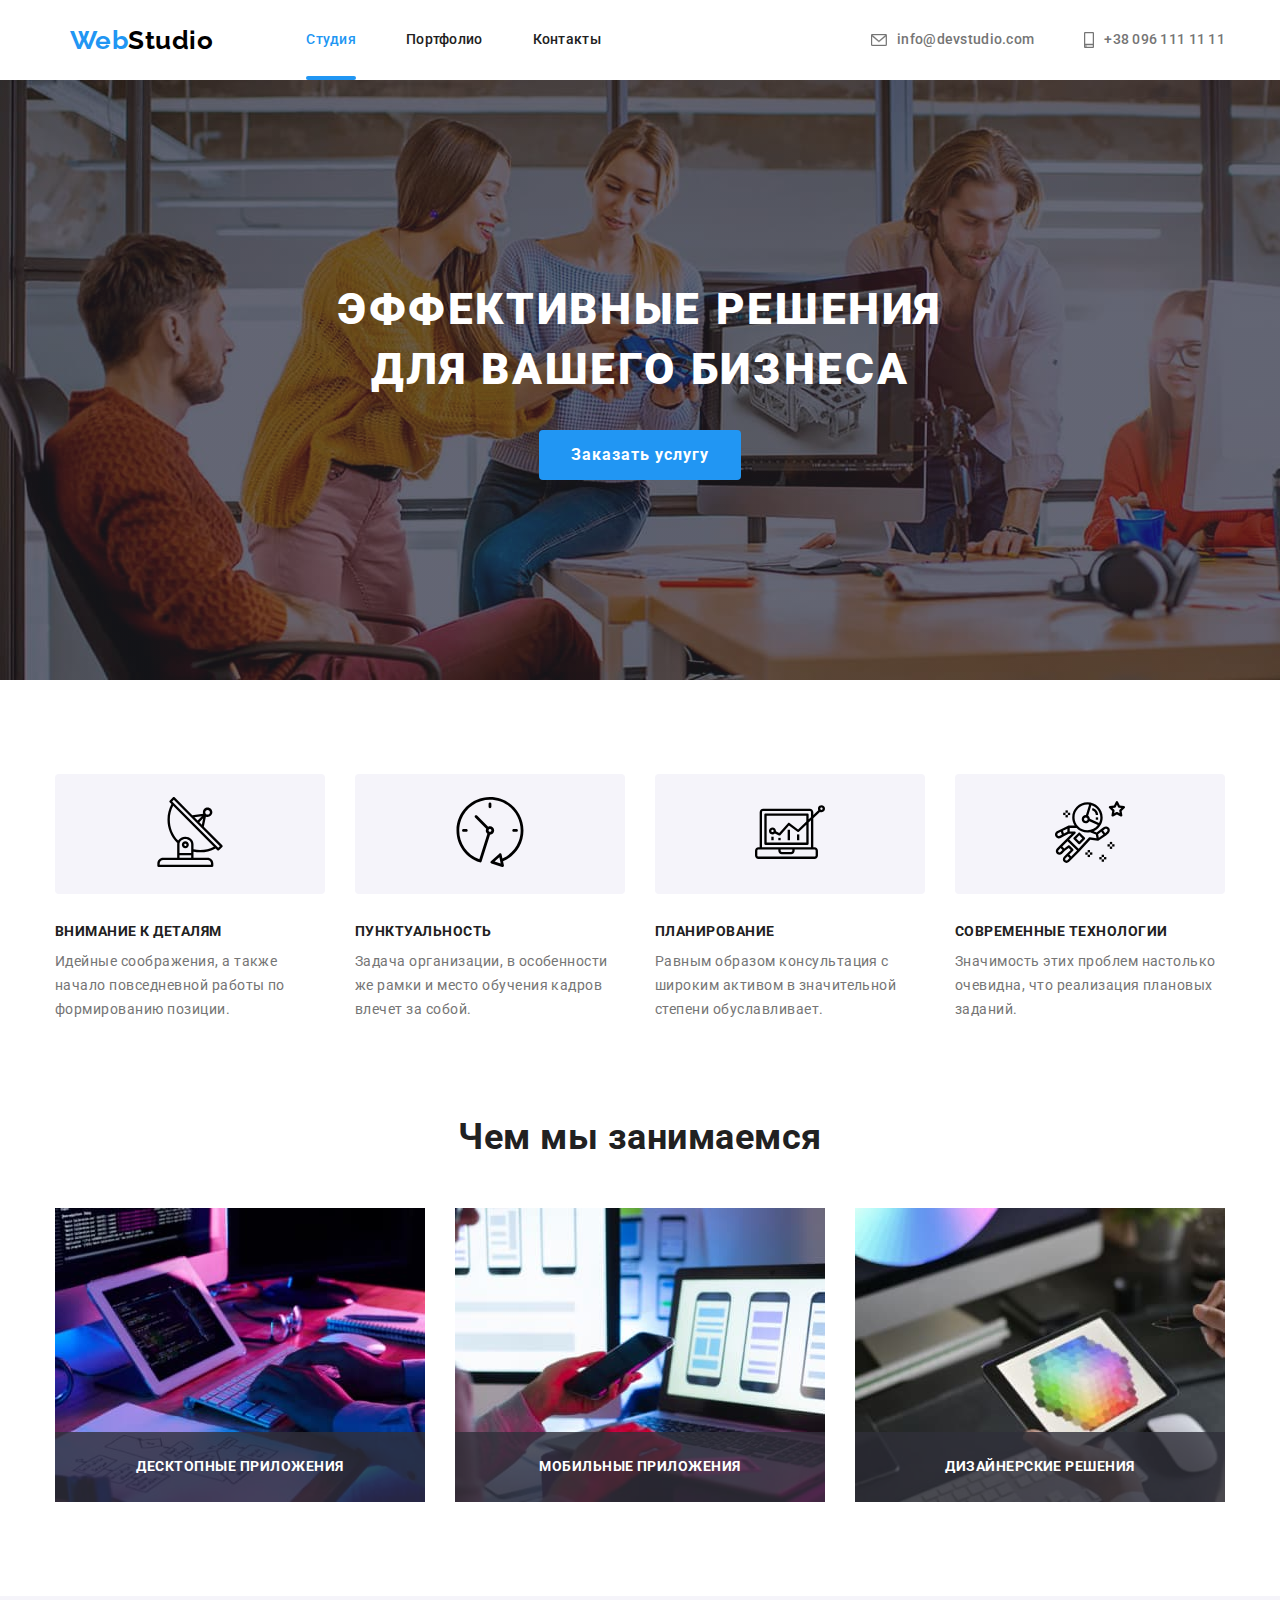
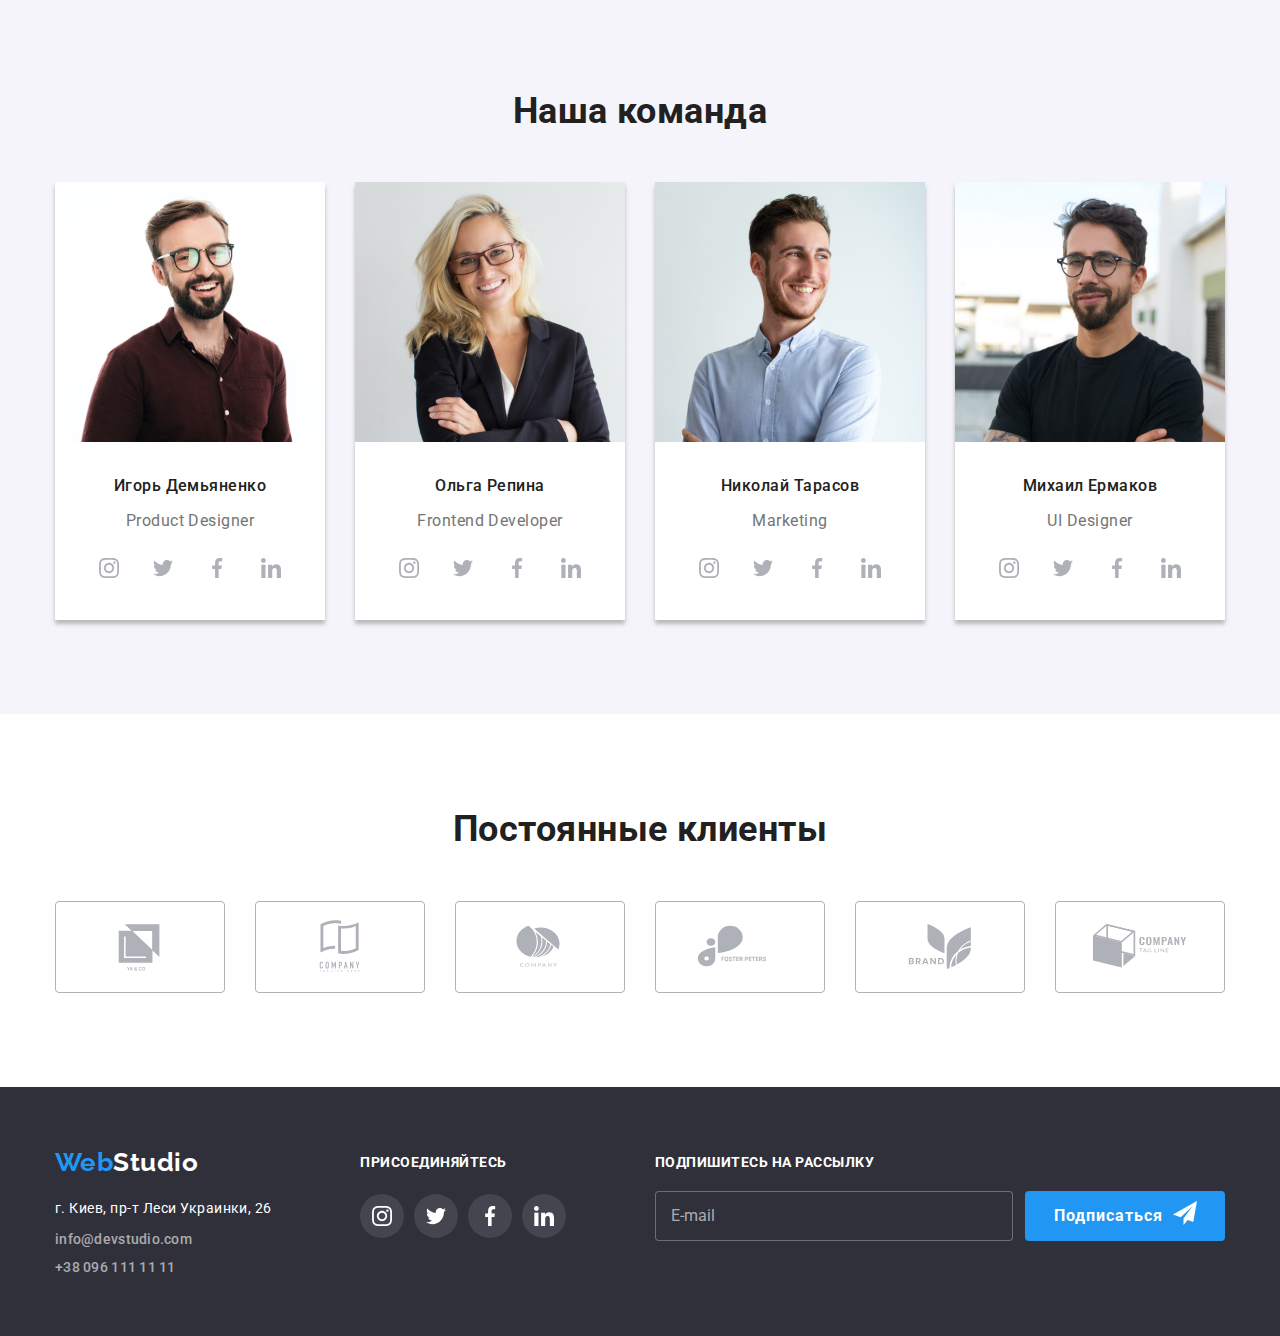
==== commit 4744ddc3: "added from test" ====
--- a/index.html
+++ b/index.html
@@ -14,6 +14,7 @@
       href="https://cdnjs.cloudflare.com/ajax/libs/modern-normalize/1.0.0/modern-normalize.min.css"
     />
     <link rel="stylesheet" href="./css/styles.css" />
+    <link rel="stylesheet" href="./css/main.min.css" />
   </head>
   <body>
     <header>
@@ -21,29 +22,36 @@
         <div class="page-header container">
           <!--main navigation-->
           <nav class="container main-nav">
-            <a class="logo" href="./index.html"
+            <a class="main-nav__logo" href="./index.html"
               ><span class="logo-first">Web</span
               ><span class="logo-second-header">Studio</span>
             </a>
             <ul class="site-nav list">
-              <li class="item"><a href="" class="link current">Студия</a></li>
-              <li class="item"><a href="./portfolio.html">Портфолио</a></li>
-              <li class="item"><a href="">Контакты</a></li>
+              <li class="site-nav__item">
+                <a href="" class="link current">Студия</a>
+              </li>
+              <li class="site-nav__item">
+                <a href="./portfolio.html">Портфолио</a>
+              </li>
+              <li class="site-nav__item"><a href="">Контакты</a></li>
             </ul>
           </nav>
           <!--contact information-->
           <ul class="container contacts list">
-            <li class="contact-info">
-              <a class="address-link" href="mailto:info@devstudio.com">
-                <svg class="address-icon">
+            <li class="contacts-address">
+              <a
+                class="contacts-address__link"
+                href="mailto:info@devstudio.com"
+              >
+                <svg class="contacts-address__icon">
                   <use href="./images/icons/sprite.svg#icon-envelope"></use>
                 </svg>
                 info@devstudio.com</a
               >
             </li>
-            <li class="contact-info">
-              <a class="address-link" href="tel:+380961111111">
-                <svg class="address-icon-2">
+            <li class="contacts-address">
+              <a class="contacts-address__link" href="tel:+380961111111">
+                <svg class="contacts-address__icon-2">
                   <use href="./images/icons/sprite.svg#icon-smartphone"></use>
                 </svg>
                 +38 096 111 11 11</a
@@ -55,15 +63,15 @@
     </header>
     <main>
       <!--hero-->
-      <section class="hero-section">
-        <h1 class="hero-title">
+      <section class="hero">
+        <h1 class="hero__title">
           Эффективные решения <br />
           для вашего бизнеса
         </h1>
         <button
           data-modal-open
           type="button"
-          class="button primary button-close-imput"
+          class="button primary button-close-input"
         >
           Заказать услугу
         </button>
@@ -71,60 +79,60 @@
       <!--necessary skills-->
       <section class="section">
         <div class="container">
-          <h2 class="section-title visually-hidden">Необходимые навыки</h2>
+          <h2 class="section__title visually-hidden">Необходимые навыки</h2>
           <ul class="skills list">
-            <li class="skills-item">
-              <div class="skills-item-img">
+            <li class="skills__item">
+              <div class="skills__img">
                 <a href="" class="" target="_blank" rel="noopener noreferrer">
-                  <svg class="skills-item-svg" width="70" height="70">
+                  <svg class="skills__svg" width="70" height="70">
                     <use href="./images/icons/sprite.svg#icon-antenna"></use>
                   </svg>
                 </a>
               </div>
-              <h3 class="title">Внимание к деталям</h3>
-              <p class="necessary-skills">
+              <h3 class="skills__title">Внимание к деталям</h3>
+              <p class="skills__text">
                 Идейные соображения, а также начало повседневной работы по
                 формированию позиции.
               </p>
             </li>
-            <li class="skills-item">
-              <div class="skills-item-img">
+            <li class="skills__item">
+              <div class="skills__img">
                 <a href="" class="" target="_blank" rel="noopener noreferrer">
-                  <svg class="skills-item-svg" width="70" height="70">
+                  <svg class="skills__svg" width="70" height="70">
                     <use href="./images/icons/sprite.svg#icon-clock"></use>
                   </svg>
                 </a>
               </div>
-              <h3 class="title">Пунктуальность</h3>
-              <p class="necessary-skills">
+              <h3 class="skills__title">Пунктуальность</h3>
+              <p class="skills__text">
                 Задача организации, в особенности же рамки и место обучения
                 кадров влечет за собой.
               </p>
             </li>
-            <li class="skills-item">
-              <div class="skills-item-img">
+            <li class="skills__item">
+              <div class="skills__img">
                 <a href="" class="" target="_blank" rel="noopener noreferrer">
-                  <svg class="skills-item-svg" width="70" height="70">
+                  <svg class="skills__svg" width="70" height="70">
                     <use href="./images/icons/sprite.svg#icon-diagram"></use>
                   </svg>
                 </a>
               </div>
-              <h3 class="title">Планирование</h3>
-              <p class="necessary-skills">
+              <h3 class="skills__title">Планирование</h3>
+              <p class="skills__text">
                 Равным образом консультация с широким активом в значительной
                 степени обуславливает.
               </p>
             </li>
-            <li class="skills-item">
-              <div class="skills-item-img">
+            <li class="skills__item">
+              <div class="skills__img">
                 <a href="" class="" target="_blank" rel="noopener noreferrer">
-                  <svg class="skills-item-svg" width="70" height="70">
+                  <svg class="skills__svg" width="70" height="70">
                     <use href="./images/icons/sprite.svg#icon-astronaut"></use>
                   </svg>
                 </a>
               </div>
-              <h3 class="title">Современные технологии</h3>
-              <p class="necessary-skills">
+              <h3 class="skills__title">Современные технологии</h3>
+              <p class="skills__text">
                 Значимость этих проблем настолько очевидна, что реализация
                 плановых заданий.
               </p>
@@ -133,104 +141,104 @@
         </div>
       </section>
       <!--main employments-->
-      <section class="section-employments">
+      <section class="employments-section">
         <div class="container">
-          <h2 class="section-title">Чем мы занимаемся</h2>
-          <ul class="employments list">
-            <li class="employments-item">
+          <h2 class="section__title">Чем мы занимаемся</h2>
+          <ul class="employments__tasks list">
+            <li class="employments__item">
               <img
                 src="./images/main-page/box-1.jpg"
                 alt="Иллюстрация верстки"
                 width="370"
               />
-              <div class="employments-about">
-                <p class="employments-about-text">Десктопные приложения</p>
-              </div>
-            </li>
-            <li class="employments-item">
+              <div class="employments__about">
+                <p class="employments__text">Десктопные приложения</p>
+              </div>
+            </li>
+            <li class="employments__item">
               <img
                 src="./images/main-page/box-2.jpg"
                 alt="Иллюстрация мобильного приложения"
                 width="370"
               />
-              <div class="employments-about">
-                <p class="employments-about-text">Мобильные приложения</p>
-              </div>
-            </li>
-            <li class="employments-item">
+              <div class="employments__about">
+                <p class="employments__text">Мобильные приложения</p>
+              </div>
+            </li>
+            <li class="employments__item">
               <img
                 src="./images/main-page/box-3.jpg"
                 alt="Иллюстрация применения стилей"
                 width="370"
               />
-              <div class="employments-about">
-                <p class="employments-about-text">Дизайнерские решения</p>
+              <div class="employments__about">
+                <p class="employments__text">Дизайнерские решения</p>
               </div>
             </li>
           </ul>
         </div>
       </section>
       <!--our team-->
-      <section class="section team">
+      <section class="team section">
         <div class="container">
-          <h2 class="section-title">Наша команда</h2>
+          <h2 class="section__title">Наша команда</h2>
           <ul class="team list">
-            <li class="team-item">
+            <li class="team__item">
               <img src="./images/main-page/img.jpg" alt="" width="270" />
-              <div class="team-text">
-                <h3 class="list-title">Игорь Демьяненко</h3>
-                <p class="team-about">Product Designer</p>
+              <div class="team__about">
+                <h3 class="team__title">Игорь Демьяненко</h3>
+                <p class="team__text">Product Designer</p>
                 <ul class="social-icons list">
-                  <li class="social-icons-item">
-                    <a
-                      href=""
-                      class="social-icons-link"
-                      target="_blank"
-                      rel="noopener noreferrer"
-                    >
-                      <svg class="social-icons-svg">
+                  <li class="social-icons__item">
+                    <a
+                      href=""
+                      class="social-icons__link"
+                      target="_blank"
+                      rel="noopener noreferrer"
+                    >
+                      <svg class="social-icons__svg">
                         <use
                           href="./images/icons/sprite.svg#icon-instagram"
                         ></use>
                       </svg>
                     </a>
                   </li>
-                  <li class="social-icons-item">
-                    <a
-                      href=""
-                      class="social-icons-link"
-                      target="_blank"
-                      rel="noopener noreferrer"
-                    >
-                      <svg class="social-icons-svg">
+                  <li class="social-icons__item">
+                    <a
+                      href=""
+                      class="social-icons__link"
+                      target="_blank"
+                      rel="noopener noreferrer"
+                    >
+                      <svg class="social-icons__svg">
                         <use
                           href="./images/icons/sprite.svg#icon-twitter"
                         ></use>
                       </svg>
                     </a>
                   </li>
-                  <li class="social-icons-item">
-                    <a
-                      href=""
-                      class="social-icons-link"
-                      target="_blank"
-                      rel="noopener noreferrer"
-                    >
-                      <svg class="social-icons-svg">
+                  <li class="social-icons__item">
+                    <a
+                      href=""
+                      class="social-icons__link"
+                      target="_blank"
+                      rel="noopener noreferrer"
+                    >
+                      <svg class="social-icons__svg">
                         <use
                           href="./images/icons/sprite.svg#icon-facebook"
                         ></use>
                       </svg>
                     </a>
                   </li>
-                  <li class="social-icons-item">
-                    <a
-                      href=""
-                      class="social-icons-link"
-                      target="_blank"
-                      rel="noopener noreferrer"
-                    >
-                      <svg class="social-icons-svg">
+                  <li class="social-icons__item">
+                    <a
+                      href=""
+                      class="social-icons__link"
+                      target="_blank"
+                      rel="noopener noreferrer"
+                    >
+                      <svg class="social-icons__svg">
                         <use
                           href="./images/icons/sprite.svg#icon-linkedin"
                         ></use>
@@ -240,62 +248,62 @@
                 </ul>
               </div>
             </li>
-            <li class="team-item">
+            <li class="team__item">
               <img src="./images/main-page/img-2.jpg" alt="" width="270" />
-              <div class="team-text">
-                <h3 class="list-title">Ольга Репина</h3>
-                <p class="team-about">Frontend Developer</p>
+              <div class="team__about">
+                <h3 class="team__title">Ольга Репина</h3>
+                <p class="team__text">Frontend Developer</p>
                 <ul class="social-icons list">
-                  <li class="social-icons-item">
-                    <a
-                      href=""
-                      class="social-icons-link"
-                      target="_blank"
-                      rel="noopener noreferrer"
-                    >
-                      <svg class="social-icons-svg">
+                  <li class="social-icons__item">
+                    <a
+                      href=""
+                      class="social-icons__link"
+                      target="_blank"
+                      rel="noopener noreferrer"
+                    >
+                      <svg class="social-icons__svg">
                         <use
                           href="./images/icons/sprite.svg#icon-instagram"
                         ></use>
                       </svg>
                     </a>
                   </li>
-                  <li class="social-icons-item">
-                    <a
-                      href=""
-                      class="social-icons-link"
-                      target="_blank"
-                      rel="noopener noreferrer"
-                    >
-                      <svg class="social-icons-svg">
+                  <li class="social-icons__item">
+                    <a
+                      href=""
+                      class="social-icons__link"
+                      target="_blank"
+                      rel="noopener noreferrer"
+                    >
+                      <svg class="social-icons__svg">
                         <use
                           href="./images/icons/sprite.svg#icon-twitter"
                         ></use>
                       </svg>
                     </a>
                   </li>
-                  <li class="social-icons-item">
-                    <a
-                      href=""
-                      class="social-icons-link"
-                      target="_blank"
-                      rel="noopener noreferrer"
-                    >
-                      <svg class="social-icons-svg">
+                  <li class="social-icons__item">
+                    <a
+                      href=""
+                      class="social-icons__link"
+                      target="_blank"
+                      rel="noopener noreferrer"
+                    >
+                      <svg class="social-icons__svg">
                         <use
                           href="./images/icons/sprite.svg#icon-facebook"
                         ></use>
                       </svg>
                     </a>
                   </li>
-                  <li class="social-icons-item">
-                    <a
-                      href=""
-                      class="social-icons-link"
-                      target="_blank"
-                      rel="noopener noreferrer"
-                    >
-                      <svg class="social-icons-svg">
+                  <li class="social-icons__item">
+                    <a
+                      href=""
+                      class="social-icons__link"
+                      target="_blank"
+                      rel="noopener noreferrer"
+                    >
+                      <svg class="social-icons__svg">
                         <use
                           href="./images/icons/sprite.svg#icon-linkedin"
                         ></use>
@@ -305,62 +313,62 @@
                 </ul>
               </div>
             </li>
-            <li class="team-item">
+            <li class="team__item">
               <img src="./images/main-page/img-3.jpg" alt="" width="270" />
-              <div class="team-text">
-                <h3 class="list-title">Николай Тарасов</h3>
-                <p class="team-about">Marketing</p>
+              <div class="team__about">
+                <h3 class="team__title">Николай Тарасов</h3>
+                <p class="team__text">Marketing</p>
                 <ul class="social-icons list">
-                  <li class="social-icons-item">
-                    <a
-                      href=""
-                      class="social-icons-link"
-                      target="_blank"
-                      rel="noopener noreferrer"
-                    >
-                      <svg class="social-icons-svg">
+                  <li class="social-icons__item">
+                    <a
+                      href=""
+                      class="social-icons__link"
+                      target="_blank"
+                      rel="noopener noreferrer"
+                    >
+                      <svg class="social-icons__svg">
                         <use
                           href="./images/icons/sprite.svg#icon-instagram"
                         ></use>
                       </svg>
                     </a>
                   </li>
-                  <li class="social-icons-item">
-                    <a
-                      href=""
-                      class="social-icons-link"
-                      target="_blank"
-                      rel="noopener noreferrer"
-                    >
-                      <svg class="social-icons-svg">
+                  <li class="social-icons__item">
+                    <a
+                      href=""
+                      class="social-icons__link"
+                      target="_blank"
+                      rel="noopener noreferrer"
+                    >
+                      <svg class="social-icons__svg">
                         <use
                           href="./images/icons/sprite.svg#icon-twitter"
                         ></use>
                       </svg>
                     </a>
                   </li>
-                  <li class="social-icons-item">
-                    <a
-                      href=""
-                      class="social-icons-link"
-                      target="_blank"
-                      rel="noopener noreferrer"
-                    >
-                      <svg class="social-icons-svg">
+                  <li class="social-icons__item">
+                    <a
+                      href=""
+                      class="social-icons__link"
+                      target="_blank"
+                      rel="noopener noreferrer"
+                    >
+                      <svg class="social-icons__svg">
                         <use
                           href="./images/icons/sprite.svg#icon-facebook"
                         ></use>
                       </svg>
                     </a>
                   </li>
-                  <li class="social-icons-item">
-                    <a
-                      href=""
-                      class="social-icons-link"
-                      target="_blank"
-                      rel="noopener noreferrer"
-                    >
-                      <svg class="social-icons-svg">
+                  <li class="social-icons__item">
+                    <a
+                      href=""
+                      class="social-icons__link"
+                      target="_blank"
+                      rel="noopener noreferrer"
+                    >
+                      <svg class="social-icons__svg">
                         <use
                           href="./images/icons/sprite.svg#icon-linkedin"
                         ></use>
@@ -370,62 +378,62 @@
                 </ul>
               </div>
             </li>
-            <li class="team-item">
+            <li class="team__item">
               <img src="./images/main-page/img-4.jpg" alt="" width="270" />
-              <div class="team-text">
-                <h3 class="list-title">Михаил Ермаков</h3>
-                <p class="team-about">UI Designer</p>
+              <div class="team__about">
+                <h3 class="team__title">Михаил Ермаков</h3>
+                <p class="team__text">UI Designer</p>
                 <ul class="social-icons list">
-                  <li class="social-icons-item">
-                    <a
-                      href=""
-                      class="social-icons-link"
-                      target="_blank"
-                      rel="noopener noreferrer"
-                    >
-                      <svg class="social-icons-svg">
+                  <li class="social-icons__item">
+                    <a
+                      href=""
+                      class="social-icons__link"
+                      target="_blank"
+                      rel="noopener noreferrer"
+                    >
+                      <svg class="social-icons__svg">
                         <use
                           href="./images/icons/sprite.svg#icon-instagram"
                         ></use>
                       </svg>
                     </a>
                   </li>
-                  <li class="social-icons-item">
-                    <a
-                      href=""
-                      class="social-icons-link"
-                      target="_blank"
-                      rel="noopener noreferrer"
-                    >
-                      <svg class="social-icons-svg">
+                  <li class="social-icons__item">
+                    <a
+                      href=""
+                      class="social-icons__link"
+                      target="_blank"
+                      rel="noopener noreferrer"
+                    >
+                      <svg class="social-icons__svg">
                         <use
                           href="./images/icons/sprite.svg#icon-twitter"
                         ></use>
                       </svg>
                     </a>
                   </li>
-                  <li class="social-icons-item">
-                    <a
-                      href=""
-                      class="social-icons-link"
-                      target="_blank"
-                      rel="noopener noreferrer"
-                    >
-                      <svg class="social-icons-svg">
+                  <li class="social-icons__item">
+                    <a
+                      href=""
+                      class="social-icons__link"
+                      target="_blank"
+                      rel="noopener noreferrer"
+                    >
+                      <svg class="social-icons__svg">
                         <use
                           href="./images/icons/sprite.svg#icon-facebook"
                         ></use>
                       </svg>
                     </a>
                   </li>
-                  <li class="social-icons-item">
-                    <a
-                      href=""
-                      class="social-icons-link"
-                      target="_blank"
-                      rel="noopener noreferrer"
-                    >
-                      <svg class="social-icons-svg">
+                  <li class="social-icons__item">
+                    <a
+                      href=""
+                      class="social-icons__link"
+                      target="_blank"
+                      rel="noopener noreferrer"
+                    >
+                      <svg class="social-icons__svg">
                         <use
                           href="./images/icons/sprite.svg#icon-linkedin"
                         ></use>
@@ -442,46 +450,46 @@
       <!--our clients-->
       <section class="section">
         <div class="container">
-          <h2 class="section-title">Постоянные клиенты</h2>
+          <h2 class="section__title">Постоянные клиенты</h2>
           <ul class="our-clients list">
-            <li class="our-clients-item">
-              <a href="" class="our-clients-position">
-                <svg class="our-clients-svg">
+            <li class="our-clients__item">
+              <a href="" class="our-clients__position">
+                <svg class="our-clients__svg">
                   <use href="./images/icons/sprite.svg#icon-Logo"></use>
                 </svg>
               </a>
             </li>
-            <li class="our-clients-item">
-              <a href="" class="our-clients-position">
-                <svg class="our-clients-svg">
+            <li class="our-clients__item">
+              <a href="" class="our-clients__position">
+                <svg class="our-clients__svg">
                   <use href="./images/icons/sprite.svg#icon-Logo-2"></use>
                 </svg>
               </a>
             </li>
-            <li class="our-clients-item">
-              <a href="" class="our-clients-position">
-                <svg class="our-clients-svg">
+            <li class="our-clients__item">
+              <a href="" class="our-clients__position">
+                <svg class="our-clients__svg">
                   <use href="./images/icons/sprite.svg#icon-Logo-3"></use>
                 </svg>
               </a>
             </li>
-            <li class="our-clients-item">
-              <a href="" class="our-clients-position">
-                <svg class="our-clients-svg">
+            <li class="our-clients__item">
+              <a href="" class="our-clients__position">
+                <svg class="our-clients__svg">
                   <use href="./images/icons/sprite.svg#icon-Logo-4"></use>
                 </svg>
               </a>
             </li>
-            <li class="our-clients-item">
-              <a href="" class="our-clients-position">
-                <svg class="our-clients-svg">
+            <li class="our-clients__item">
+              <a href="" class="our-clients__position">
+                <svg class="our-clients__svg">
                   <use href="./images/icons/sprite.svg#icon-Logo-5"></use>
                 </svg>
               </a>
             </li>
-            <li class="our-clients-item">
-              <a href="" class="our-clients-position">
-                <svg class="our-clients-svg">
+            <li class="our-clients__item">
+              <a href="" class="our-clients__position">
+                <svg class="our-clients__svg">
                   <use href="./images/icons/sprite.svg#icon-Logo-6"></use>
                 </svg>
               </a>
@@ -492,81 +500,81 @@
     </main>
     <footer class="footer">
       <div class="footer-line">
-        <div class="footer-address">
-          <a class="footer-logo" href="./index.html"
+        <div class="footer__address">
+          <a class="footer__logo" href="./index.html"
             ><span class="logo-first">Web</span
             ><span class="logo-second-footer">Studio</span></a
           >
           <!--contacts-->
           <address class="address">
-            <p class="address-text">г. Киев, пр-т Леси Украинки, 26</p>
-            <ul class="list address-item">
-              <li class="address-item">
+            <p class="address__text">г. Киев, пр-т Леси Украинки, 26</p>
+            <ul class="address__scroll list">
+              <li class="address__item">
                 <a href="mailto:info@devstudio.com">info@devstudio.com</a>
               </li>
-              <li class="address-item">
+              <li class="address__item">
                 <a href="tel:+380961111111">+38 096 111 11 11</a>
               </li>
             </ul>
           </address>
         </div>
         <div class="footer-social-icons">
-          <h3 class="title-icons">ПРИСОЕДИНЯЙТЕСЬ</h3>
+          <h3 class="social-icons__title">ПРИСОЕДИНЯЙТЕСЬ</h3>
           <ul class="social-icons list">
-            <li class="social-icons-item">
+            <li class="social-icons__item">
               <a
                 href=""
-                class="footer-social-icons-link"
+                class="footer-social-icons__link"
                 target="_blank"
                 rel="noopener noreferrer"
               >
-                <svg class="footer-social-icons-svg">
+                <svg class="footer-social-icons__svg">
                   <use href="./images/icons/sprite.svg#icon-instagram"></use>
                 </svg>
               </a>
             </li>
-            <li class="social-icons-item">
+            <li class="social-icons__item">
               <a
                 href=""
-                class="footer-social-icons-link"
+                class="footer-social-icons__link"
                 target="_blank"
                 rel="noopener noreferrer"
               >
-                <svg class="footer-social-icons-svg">
+                <svg class="footer-social-icons__svg">
                   <use href="./images/icons/sprite.svg#icon-twitter"></use>
                 </svg>
               </a>
             </li>
-            <li class="social-icons-item">
+            <li class="social-icons__item">
               <a
                 href=""
-                class="footer-social-icons-link"
+                class="footer-social-icons__link"
                 target="_blank"
                 rel="noopener noreferrer"
               >
-                <svg class="footer-social-icons-svg">
+                <svg class="footer-social-icons__svg">
                   <use href="./images/icons/sprite.svg#icon-facebook"></use>
                 </svg>
               </a>
             </li>
-            <li class="social-icons-item">
+            <li class="social-icons__item">
               <a
                 href=""
-                class="footer-social-icons-link"
+                class="footer-social-icons__link"
                 target="_blank"
                 rel="noopener noreferrer"
               >
-                <svg class="footer-social-icons-svg">
+                <svg class="footer-social-icons__svg">
                   <use href="./images/icons/sprite.svg#icon-linkedin"></use>
                 </svg>
               </a>
             </li>
           </ul>
         </div>
-        <div class="form-footer">
+        <div class="footer-form">
           <form autocomplete="off">
-            <h3 class="form-title-footer">Подпишитесь на рассылку</h3>
-            <div class="form-field-footer">
+            <h3 class="footer-form__title">Подпишитесь на рассылку</h3>
+            <div class="footer-form__field">
               <label class="label" for="name"></label>
               <input
                 type="text"
@@ -574,10 +582,10 @@
                 id="name"
                 placeholder="E-mail"
               />
-              <button class="button-footer" type="submit">
-                <span class="button-submit-text">Подписаться</span>
-                <span class="button-submit-svg">
-                  <svg class="button-send-svg" width="24" height="24">
+              <button class="footer__button" type="submit">
+                <span class="footer__button-text">Подписаться</span>
+                <span class="footer__button-svg">
+                  <svg class="footer__button-send" width="24" height="24">
                     <use href="./images/icons/sprite.svg#icon-icon-send"></use>
                   </svg>
                 </span>
@@ -594,10 +602,12 @@
             <use href="./images/icons/sprite.svg#icon-Vector"></use>
           </svg>
         </button>
-        <form class="form" autocomplete="off">
-          <div class="form-information">
-            <h2 class="form-title">Оставьте свои данные, мы вам перезвоним</h2>
-            <div class="form-field">
+        <form class="modal-form" autocomplete="off">
+          <div class="modal-form__information">
+            <h2 class="modal-form__title">
+              Оставьте свои данные, мы вам перезвоним
+            </h2>
+            <div class="modal-form__field">
               <label class="label" for="name">Имя</label>
               <input
                 class="form-input"
@@ -606,34 +616,28 @@
                 id="user-name"
                 placeholder=" "
               />
-              <a href="" class="form-icon" target="_blank">
-                <svg class="form-icon-svg" width="18" height="18">
-                  <use href="./images/icons/sprite.svg#icon-person-black"></use>
-                </svg>
-              </a>
+              <svg class="form-icon-svg" width="18" height="18">
+                <use href="./images/icons/sprite.svg#icon-person-black"></use>
+              </svg>
             </div>
-            <div class="form-field">
+            <div class="modal-form__field">
               <label class="label" for="tel">Телефон</label>
               <input class="form-input" type="tel" name="tel" id="tel" />
-              <a href="" class="form-icon" target="_blank">
-                <svg class="form-icon-svg" width="18" height="18">
-                  <use href="./images/icons/sprite.svg#icon-phone-black"></use>
-                </svg>
-              </a>
+              <svg class="form-icon-svg" width="18" height="18">
+                <use href="./images/icons/sprite.svg#icon-phone-black"></use>
+              </svg>
             </div>
-            <div class="form-field">
+            <div class="modal-form__field">
               <label class="label" for="mail">Почта</label>
               <input class="form-input" type="email" name="mail" id="mail" />
-              <a href="" class="form-icon" target="_blank">
-                <svg class="form-icon-svg" width="18" height="18">
-                  <use href="./images/icons/sprite.svg#icon-email-black"></use>
-                </svg>
-              </a>
+              <svg class="form-icon-svg" width="18" height="18">
+                <use href="./images/icons/sprite.svg#icon-email-black"></use>
+              </svg>
             </div>
-            <div class="form-field">
+            <div class="modal-form__field">
               <label class="label" for="comment">Комментарий</label>
               <textarea
-                class="textarea"
+                class="modal-form__textarea"
                 name="comment"
                 id="comment"
                 rows="10"
@@ -641,22 +645,26 @@
               ></textarea>
             </div>
           </div>
-          <div class="form-field-confirm">
-            <div class="form-checkbox">
+          <div class="modal-form__confirm">
+            <div class="modal-form__checkbox">
               <input
-                class="checkbox"
+                class="modal__checkbox"
                 type="checkbox"
                 name="topic"
                 value="confirm"
                 id="confirm"
               />
-              <label class="label-confirm" for="confirm"
+              <label class="modal__label-confirm" for="confirm"
                 >Соглашаюсь с рассылкой и принимаю
-                <a href="a" class="checkbox-link">Условия договора</a></label
+                <a href="a" class="modal__checkbox-link"
+                  >Условия договора</a
+                ></label
               >
             </div>
-            <div class="button-modal-submit">
-              <button class="button-modal" type="submit">Отправить</button>
+            <div class="modal__button">
+              <button class="modal__button-submit" type="submit">
+                Отправить
+              </button>
             </div>
           </div>
         </form>
--- a/css/styles.css
+++ b/css/styles.css
@@ -45,7 +45,7 @@
   list-style: none;
 }
 /* logo */
-.logo {
+.main-nav__logo {
   display: block;
   font-family: Raleway, cursive;
   font-weight: 700;
@@ -87,7 +87,7 @@
   margin-left: 93px;
   margin-right: 33px;
 }
-.site-nav .item:not(:last-child) {
+.site-nav .site-nav__item:not(:last-child) {
   margin-right: 50px;
 }
 .site-nav a {
@@ -130,7 +130,7 @@
 .contacts {
   display: flex;
 }
-.address-link {
+.contacts-address__link {
   display: flex;
   padding-top: 32px;
   padding-bottom: 32px;
@@ -150,17 +150,17 @@
 .contacts a:focus {
   color: var(--accent-color);
 }
-.contact-info:not(:last-child) {
+.contacts-address:not(:last-child) {
   margin-right: 50px;
 }
-.address-icon {
+.contacts-address__icon {
   width: 16px;
   height: 12px;
   margin-right: 10px;
   fill: rgba(117, 117, 117, 1);
   stroke: currentColor;
 }
-.address-icon-2 {
+.contacts-address__icon-2 {
   width: 10px;
   height: 16px;
   margin-right: 10px;
@@ -171,7 +171,7 @@
   border-top: 1px solid rgba(236, 236, 236, 1);
 }
 /* hero */
-.hero-section {
+.hero {
   max-width: 1600px;
   height: 600px;
   margin-right: auto;
@@ -188,7 +188,7 @@
   background-size: cover;
   text-align: center;
 }
-.hero-title {
+.hero__title {
   margin-top: 0;
   margin-bottom: 30px;
   color: var(--primary-white-color);
@@ -212,7 +212,7 @@
   cursor: pointer;
   border: none;
 }
-.button-close-imput {
+.button-close-input {
   position: relative;
 }
 .button-close {
@@ -243,7 +243,7 @@
   background-color: var(--accent-color);
   border-color: var(--accent-color);
 }
-.button-footer {
+.footer__button {
   color: var(--primary-white-color);
   background-color: var(--accent-color);
   border-color: var(--accent-color);
@@ -258,22 +258,22 @@
   cursor: pointer;
   border: none;
 }
-.button-send-svg {
+.footer__button-send {
   fill: var(--primary-white-color);
 }
-.button-submit-text {
+.footer__button-text {
   margin-right: 10px;
 }
-.button-submit-svg {
+.footer__button-svg {
   display: flex;
   margin: 0;
   padding-top: auto;
   padding-bottom: auto;
 }
-.form-field-footer > button {
-  display: flex;
-}
-.button.filter {
+.footer-form__field > button {
+  display: flex;
+}
+.button.filter__button {
   padding: 6px 22px;
   background-color: var(--secondary-backgound);
   color: var(--title-text-color);
@@ -283,8 +283,8 @@
   font-family: Roboto;
   transition: background-color 250ms cubic-bezier(0.4, 0, 0.2, 1);
 }
-.button.filter:hover,
-.button.filter:focus {
+.button.filter__button:hover,
+.button.filter__button:focus {
   background-color: var(--accent-color);
   color: var(--primary-white-color);
   border-color: var(--accent-color);
@@ -298,7 +298,7 @@
   padding-bottom: 94px;
   justify-content: center;
 }
-.section-employments {
+.employments-section {
   padding-top: 0;
   padding-bottom: 94px;
 }
@@ -308,11 +308,7 @@
   margin-bottom: 0;
   background-color: var(--secondary-backgound);
 }
-.title {
-  margin-top: 0;
-  margin-bottom: 10px;
-}
-.section-title {
+.section__title {
   margin-top: 0;
   color: var(--title-text-color);
   font-weight: 700;
@@ -322,31 +318,31 @@
   margin-bottom: 50px;
 }
 /* skills */
-.skills .title {
+.skills__title {
   color: var(--title-text-color);
   font-weight: 700;
   font-size: 14px;
   line-height: 1.14;
   text-transform: uppercase;
-}
-.necessary-skills {
+  margin-top: 0;
+  margin-bottom: 10px;
+}
+.skills__text {
+  margin-top: 0;
+  margin-bottom: 0;
   font-size: 14px;
   line-height: 1.71;
 }
 .skills {
   display: flex;
 }
-.skills p {
-  margin-top: 0;
-  margin-bottom: 0;
-}
-.skills-item {
+.skills__item {
   width: 270px;
 }
-.skills-item:not(:last-child) {
+.skills__item:not(:last-child) {
   margin-right: 30px;
 }
-.skills-item-img {
+.skills__img {
   display: flex;
   justify-content: center;
   align-items: center;
@@ -356,23 +352,23 @@
   background-color: var(--secondary-backgound);
   border-radius: 4px;
 }
-.skills-item-svg {
+.skills__svg {
   color: var(--title-text-color);
 }
 /* emplouments*/
-.employments {
-  display: flex;
-  justify-content: center;
-}
-.employments-item:not(:last-child) {
+.employments__tasks {
+  display: flex;
+  justify-content: center;
+}
+.employments__item:not(:last-child) {
   margin-right: 30px;
   width: 370px;
 }
-.employments-item {
+.employments__item {
   display: flex;
   position: relative;
 }
-.employments-about {
+.employments__about {
   display: flex;
   justify-content: center;
   align-items: center;
@@ -383,7 +379,7 @@
   height: 70px;
   background: rgba(47, 48, 58, 0.8);
 }
-.employments-about-text {
+.employments__text {
   font-weight: bold;
   font-size: 14px;
   line-height: 1.14;
@@ -392,7 +388,7 @@
   color: var(--primary-white-color);
 }
 /* team */
-.team-about {
+.team__text {
   margin-bottom: 16px;
   font-size: 16px;
   line-height: 1.19;
@@ -404,28 +400,35 @@
   font-size: 16px;
   line-height: 1.19;
 }
+.team__title {
+  margin-top: 0;
+  color: var(--title-text-color);
+  font-weight: 500;
+  font-size: 16px;
+  line-height: 1.19;
+}
 .team .list {
   display: flex;
   justify-content: center;
 }
-.team-item:not(:last-child) {
+.team__item:not(:last-child) {
   margin-right: 30px;
 }
-.team-item {
+.team__item {
   background-color: var(--primary-white-color);
   box-shadow: 0px 4px 4px 0px rgba(0, 0, 0, 0.25);
 }
-.team-text {
+.team__about {
   padding: 30px;
   text-align: center;
 }
 .social-icons {
   display: inline-flex;
 }
-.social-icons-item:not(:last-child) {
+.social-icons__item:not(:last-child) {
   margin-right: 10px;
 }
-.social-icons-link {
+.social-icons__link {
   display: flex;
   align-items: center;
   justify-content: center;
@@ -435,24 +438,24 @@
   background-color: var(--primary-white-color);
   transition: background-color 250ms cubic-bezier(0.4, 0, 0.2, 1);
 }
-.social-icons-link:hover .social-icons-svg,
-.social-icons-link:focus .social-icons-svg {
+.social-icons__link:hover .social-icons__svg,
+.social-icons__link:focus .social-icons__svg {
   width: 20px;
   height: 20px;
   fill: rgba(255, 255, 255, 1);
   background: rgba(33, 150, 243, 1);
 }
-.social-icons-link:hover,
-.social-icons-link:focus {
+.social-icons__link:hover,
+.social-icons__link:focus {
   width: 44px;
   height: 44px;
   border-radius: 50%;
   background: rgba(33, 150, 243, 1);
 }
-.social-icons-link .social-icons-svg {
+.social-icons__link .social-icons__svg {
   transition: transform 250ms cubic-bezier(0.4, 0, 0.2, 1);
 }
-.social-icons-svg {
+.social-icons__svg {
   width: 20px;
   height: 20px;
   fill: #afb1b8;
@@ -463,39 +466,40 @@
   align-items: center;
   justify-content: center;
 }
-.our-clients-item {
+.our-cliens__item {
+  width: 170px;
+  height: 92px;
+}
+.our-clients__position {
+  display: flex;
+  justify-content: center;
+  align-items: center;
   width: 170px;
   height: 92px;
   border: 1px solid #afb1b8;
   border-radius: 4px;
-}
-.our-clients-position {
-  display: flex;
-  justify-content: center;
-  align-items: center;
-  width: 170px;
-  height: 92px;
   transition: transform 250ms cubic-bezier(0.4, 0, 0.2, 1);
 }
-.our-clients-svg {
+.our-clients__svg {
   width: 106px;
   height: 60px;
   fill: rgba(175, 177, 184, 1);
   transition: fill 250ms cubic-bezier(0.4, 0, 0.2, 1);
 }
-.our-clients-item:not(:last-child) {
+.our-clients__item:not(:last-child) {
   margin-right: 30px;
 }
-.our-clients-position:hover .our-clients-svg,
-.our-clients-position:focus .our-clients-svg {
+.our-clients__position:hover .our-clients__svg,
+.our-clients__position:focus .our-clients__svg {
   fill: rgba(33, 150, 243, 1);
 }
-.our-clients-position:hover {
+.our-clients__position:hover,
+.our-clients__position:focus {
   border: 1px solid rgba(33, 150, 243, 1);
   border-radius: 4px;
 }
 /* footer nav */
-.footer-logo {
+.footer__logo {
   display: block;
   margin-bottom: 20px;
   font-family: Raleway, cursive;
@@ -504,7 +508,7 @@
   line-height: 1.19;
   text-decoration: none;
 }
-.address-text {
+.address__text {
   color: var(--primary-white-color);
   font-style: normal;
   margin-top: 20px;
@@ -526,7 +530,7 @@
   text-decoration: none;
   transition: color 250ms cubic-bezier(0.4, 0, 0.2, 1);
 }
-.address-item:not(:last-child) {
+.address__item:not(:last-child) {
   margin-bottom: 9px;
 }
 .address a:hover,
@@ -547,7 +551,7 @@
   display: flex;
   justify-content: space-between;
 }
-.title-icons {
+.social-icons__title {
   margin-top: 0;
   margin-bottom: 20px;
   padding-top: 8px;
@@ -558,12 +562,12 @@
   text-transform: uppercase;
   color: var(--primary-white-color);
 }
-.footer-social-icons-svg {
+.footer-social-icons__svg {
   width: 20px;
   height: 20px;
   fill: var(--primary-white-color);
 }
-.footer-social-icons-link {
+.footer-social-icons__link {
   display: flex;
   align-items: center;
   justify-content: center;
@@ -573,35 +577,33 @@
   background-color: rgba(255, 255, 255, 0.1);
   transition: background-color 250ms cubic-bezier(0.4, 0, 0.2, 1);
 }
-.footer-social-icons-link .footer-social-icons-svg {
+.footer-social-icons__link .footer-social-icons__svg {
   transition: background-color 250ms cubic-bezier(0.4, 0, 0.2, 1);
 }
-.footer-social-icons-link:hover .footer-social-icons-svg,
-.footer-social-icons-link:focus .footer-social-icons-svg {
+.footer-social-icons__link:hover .footer-social-icons__svg,
+.footer-social-icons__link:focus .footer-social-icons__svg {
   width: 20px;
   height: 20px;
   fill: rgba(255, 255, 255, 1);
   background-color: rgba(33, 150, 243, 1);
 }
-.footer-social-icons-link:hover,
-.footer-social-icons-link:focus {
+.footer-social-icons__link:hover,
+.footer-social-icons__link:focus {
   width: 44px;
   height: 44px;
   border-radius: 50%;
   background-color: rgba(33, 150, 243, 1);
 }
 /* portfolio */
-.article {
-  display: flex;
-}
-.list-title-portfolio {
+
+.cards__title {
   color: var(--title-text-color);
   font-weight: 700;
   font-size: 18px;
   line-height: 2;
   letter-spacing: 0.06em;
 }
-.portfolio-about {
+.cards__about {
   font-size: 16px;
   line-height: 1.87;
   color: var(--primary-text-color);
@@ -610,11 +612,11 @@
   margin-bottom: 94px;
   background-color: #e5e5e5;
 }
-.filter.list {
+.portfolio__filter.list {
   display: flex;
   margin-bottom: 50px;
 }
-.filter.list .list-title:not(:last-child) {
+.portfolio__filter.list .list-title:not(:last-child) {
   margin-right: 8px;
 }
 
@@ -634,32 +636,28 @@
   flex-wrap: wrap;
   justify-content: center;
 }
-.cards-item {
-}
-.cards-link {
+.cards__link {
   display: block;
   text-decoration: none;
 }
-.cards-link {
-}
-.cards-img {
+.cards__img {
   display: flex;
 }
 
-.portfolio-item {
+.portfolio__item {
   position: relative;
   width: 370px;
   margin-right: 30px;
   margin-bottom: 30px;
 }
-.portfolio-item:hover,
-.portfolio-item:focus {
+.portfolio__item:hover,
+.portfolio__item:focus {
   box-shadow: 0 4px 4px 0 rgba(0, 0, 0, 0.25);
 }
-.portfolio-item:nth-child(3n) {
+.portfolio__item:nth-child(3n) {
   margin-right: 0;
 }
-.portfolio-item:nth-last-child(-n + 3) {
+.portfolio__item:nth-last-child(-n + 3) {
   margin-bottom: 0;
 }
 .box {
@@ -670,7 +668,7 @@
   box-sizing: border-box;
   padding: 20px 24px;
 }
-.portfolio-about-discription {
+.cards__discription {
   position: absolute;
   display: flex;
   justify-content: center;
@@ -685,16 +683,16 @@
   transition-property: transform 250ms cubic-bezier(0.4, 0, 0.2, 1);
   transition-duration: 250ms;
 }
-.portfolio-item:hover .portfolio-about-discription {
+.portfolio__item:hover .cards__discription {
   opacity: 1;
   justify-content: center;
   align-items: center;
   transform: translateY(0);
 }
-.portfolio-item {
+.portfolio__item {
   overflow: hidden;
 }
-.portfolio-about-text {
+.cards__text {
   width: 322px;
   height: 168px;
   font-size: 18px;
@@ -702,7 +700,7 @@
   color: var(--primary-white-color);
   text-decoration: none;
 }
-.portfolio-about-discription a {
+.cards__discription a {
   text-decoration: none;
 }
 /* modal window */
@@ -738,27 +736,27 @@
   transition: transform 250ms cubic-bezier(0.4, 0, 0.2, 1);
 }
 /* Forms */
-.form {
+.modal-form {
   width: 528px;
   height: 581px;
   padding: 40px;
   margin-left: auto;
   margin-right: auto;
 }
-.form-footer {
+.footer-form {
   width: 570px;
   min-height: 86px;
   padding: 0;
   margin-top: 0;
   margin-bottom: 0;
 }
-.form-information {
+.modal-form__information {
   width: 448px;
   margin-left: auto;
   margin-right: auto;
   margin-bottom: 20px;
 }
-.form-title {
+.modal-form__title {
   margin-top: 0;
   margin-bottom: 12px;
   width: 448px;
@@ -768,7 +766,7 @@
   text-align: center;
   color: #212121;
 }
-.form-title-footer {
+.footer-form__title {
   margin-top: 8px;
   margin-bottom: 20px;
   font-weight: bold;
@@ -777,39 +775,40 @@
   text-transform: uppercase;
   color: #fff;
 }
-.form-field {
+.modal-form__field {
   display: flex;
   flex-direction: column;
   margin-bottom: 10px;
 }
-.form-field label {
+.modal-form__field label {
   margin-bottom: 4px;
   font-size: 12px;
   line-height: 1.17;
   letter-spacing: 0.01em;
   color: #757575;
 }
-.form-field-confirm {
+.modal-form__confirm {
   display: inline-block;
 }
-.label-confirm {
+.modal__label-confirm {
   margin-bottom: 0;
   font-size: 14px;
   line-height: 1.71;
   color: #757575;
   margin-left: 35px;
 }
-.checkbox-link {
+.modal__checkbox-link {
   color: var(--accent-color);
   text-decoration-line: underline;
 }
-.checkbox {
+.modal__checkbox {
   -webkit-appearance: none;
   -moz-appearance: none;
   appearance: none;
   position: absolute;
 }
-.label-confirm::before {
+
+.modal__label-confirm::before {
   position: absolute;
   top: 0;
   left: 0;
@@ -826,18 +825,23 @@
   background-position: center;
   background-size: contain;
 }
-.checkbox:checked + .label-confirm::before {
+.modal__checkbox:checked + .modal__label-confirm::before {
   background-image: url(../images/icons/Checked.svg);
   background-repeat: no-repeat;
   background-position: center;
   background-size: 11px 8px;
   background-color: var(--accent-color);
 }
-.form-checkbox {
+.modal__checkbox:hover + .modal__label-confirm::before,
+.modal__checkbox:focus + .modal__label-confirm::before {
+  border: 2px solid var(--accent-color);
+  border-radius: 4px;
+}
+.modal-form__checkbox {
   position: relative;
   margin-bottom: 30px;
 }
-.form-field input {
+.modal-form__field input {
   margin: 0;
   padding: 0;
   padding-left: 42px;
@@ -848,7 +852,7 @@
   font-size: 16px;
   cursor: pointer;
 }
-.form-field textarea {
+.modal-form__field textarea {
   border: 1px solid rgba(33, 33, 33, 0.2);
   box-sizing: border-box;
   resize: none;
@@ -858,21 +862,21 @@
   height: 120px;
   transition: color 250ms cubic-bezier(0.4, 0, 0.2, 1);
 }
-.textarea:hover,
-.textarea:focus {
+.modal-form__textarea:hover,
+.modal-form__textarea:focus {
   border-color: var(--accent-color);
   cursor: pointer;
 }
-.form-field textarea::placeholder {
+.modal-form__field textarea::placeholder {
   color: rgba(117, 117, 117, 0.5);
   font-size: 14px;
   line-height: 1.14;
   letter-spacing: 0.01em;
 }
-.form-field {
+.modal-form__field {
   position: relative;
 }
-.form-icon {
+.form-icon-svg {
   position: absolute;
   top: 50%;
   left: 12px;
@@ -881,23 +885,23 @@
 .form-input {
   transition: color 250ms cubic-bezier(0.4, 0, 0.2, 1);
 }
-.form-input ~ .form-icon,
-.form-input ~ .form-icon {
+.form-input ~ .form-icon-svg,
+.form-input ~ .form-icon-svg {
   transition: color 250ms cubic-bezier(0.4, 0, 0.2, 1);
 }
-.form-input:focus ~ .form-icon,
-.form-input:hover ~ .form-icon {
+.form-input:focus ~ .form-icon-svg,
+.form-input:hover ~ .form-icon-svg {
   fill: var(--accent-color);
 }
 .form-input:focus,
 .form-input:hover {
   border: 1px solid var(--accent-color);
 }
-.button-modal-submit {
-  display: flex;
-  justify-content: center;
-}
-.button-modal {
+.modal__button {
+  display: flex;
+  justify-content: center;
+}
+.modal__button-submit {
   color: var(--primary-white-color);
   background-color: var(--accent-color);
   border-color: var(--accent-color);
@@ -912,12 +916,12 @@
   cursor: pointer;
   border: none;
 }
-.form-field-footer {
+.footer-form__field {
   display: flex;
   margin-bottom: 10px;
   width: 570px;
 }
-.form-field-footer input {
+.footer-form__field input {
   margin: 0;
   margin-right: 12px;
   padding: 15px;
@@ -930,7 +934,7 @@
   background-color: #2f303a;
   border: 1px solid rgba(255, 255, 255, 0.3);
 }
-.form-field-footer input::placeholder {
+.footer-form__field input::placeholder {
   color: rgba(255, 255, 255, 0.6);
   font-size: 16px;
   line-height: 1.25;
--- a/css/main.min.css
+++ b/css/main.min.css
@@ -0,0 +1 @@
+/* No CSS *//*# sourceMappingURL=main.min.css.map */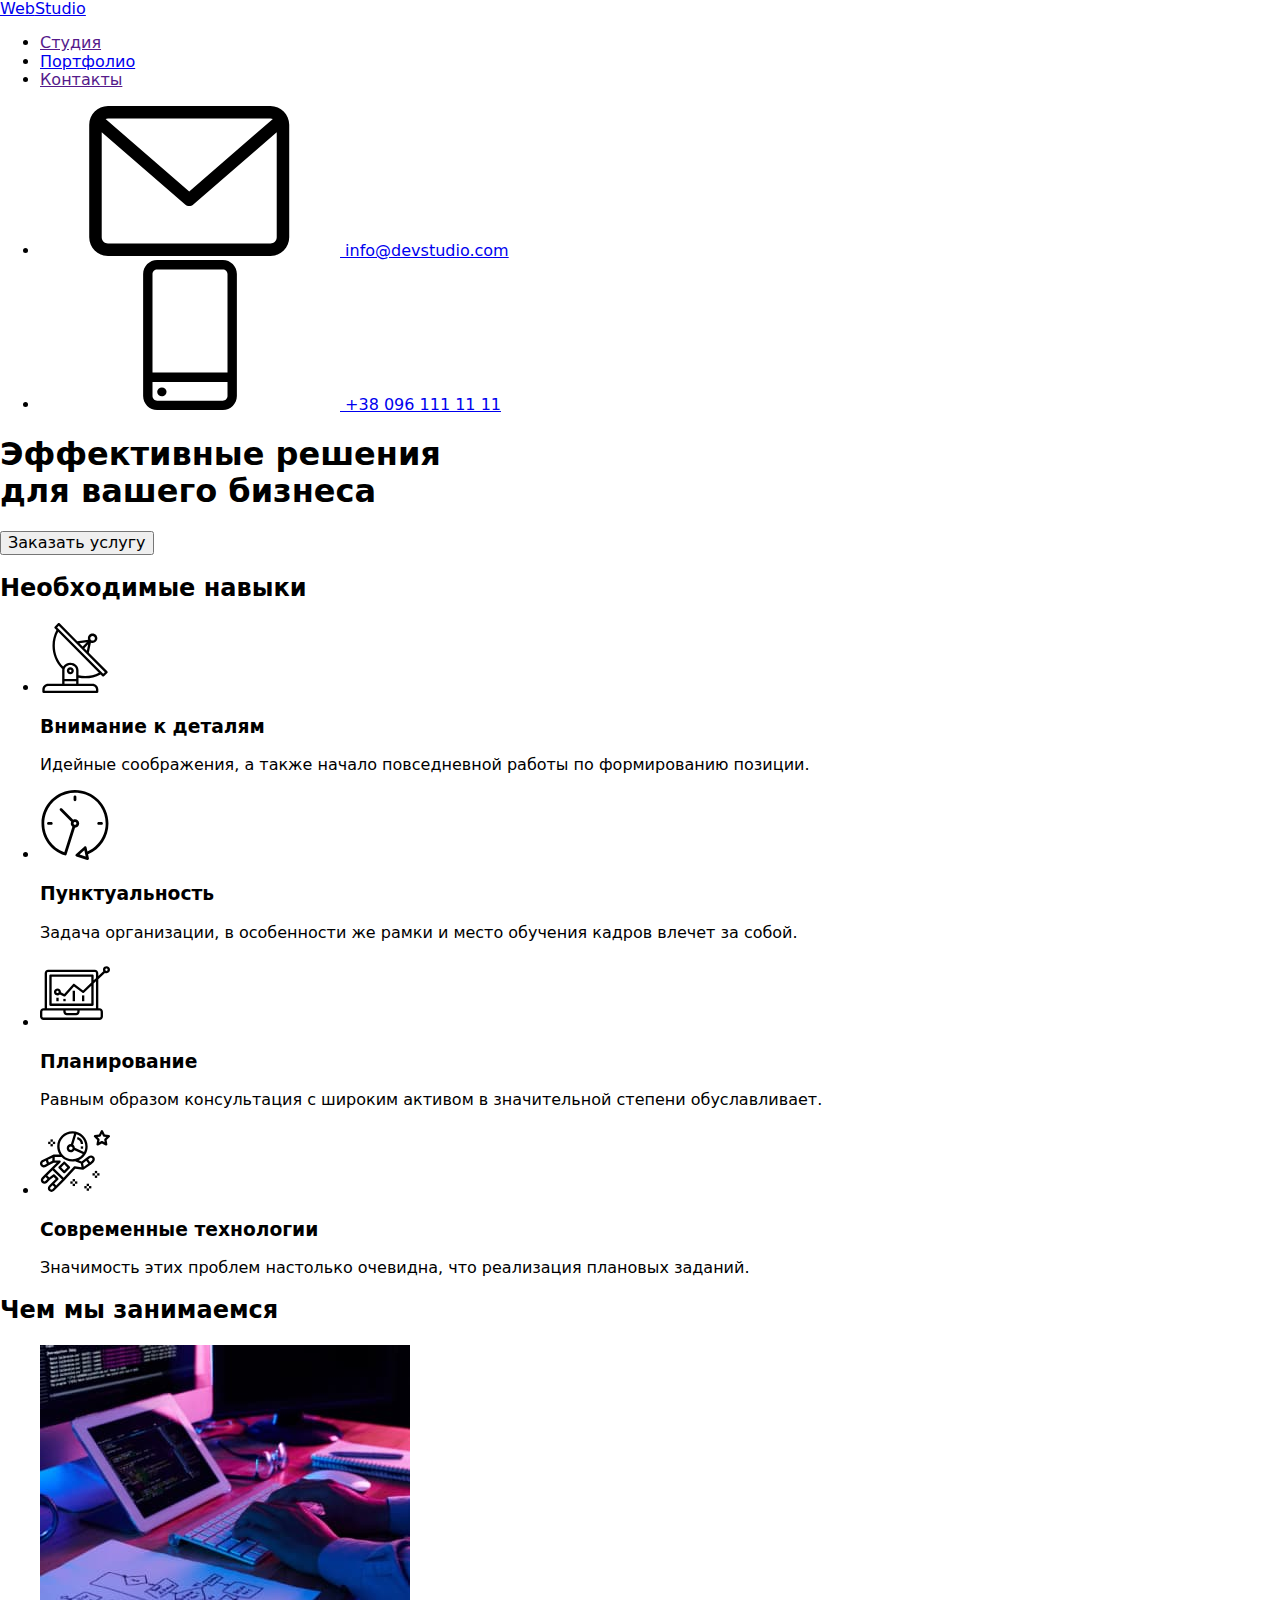
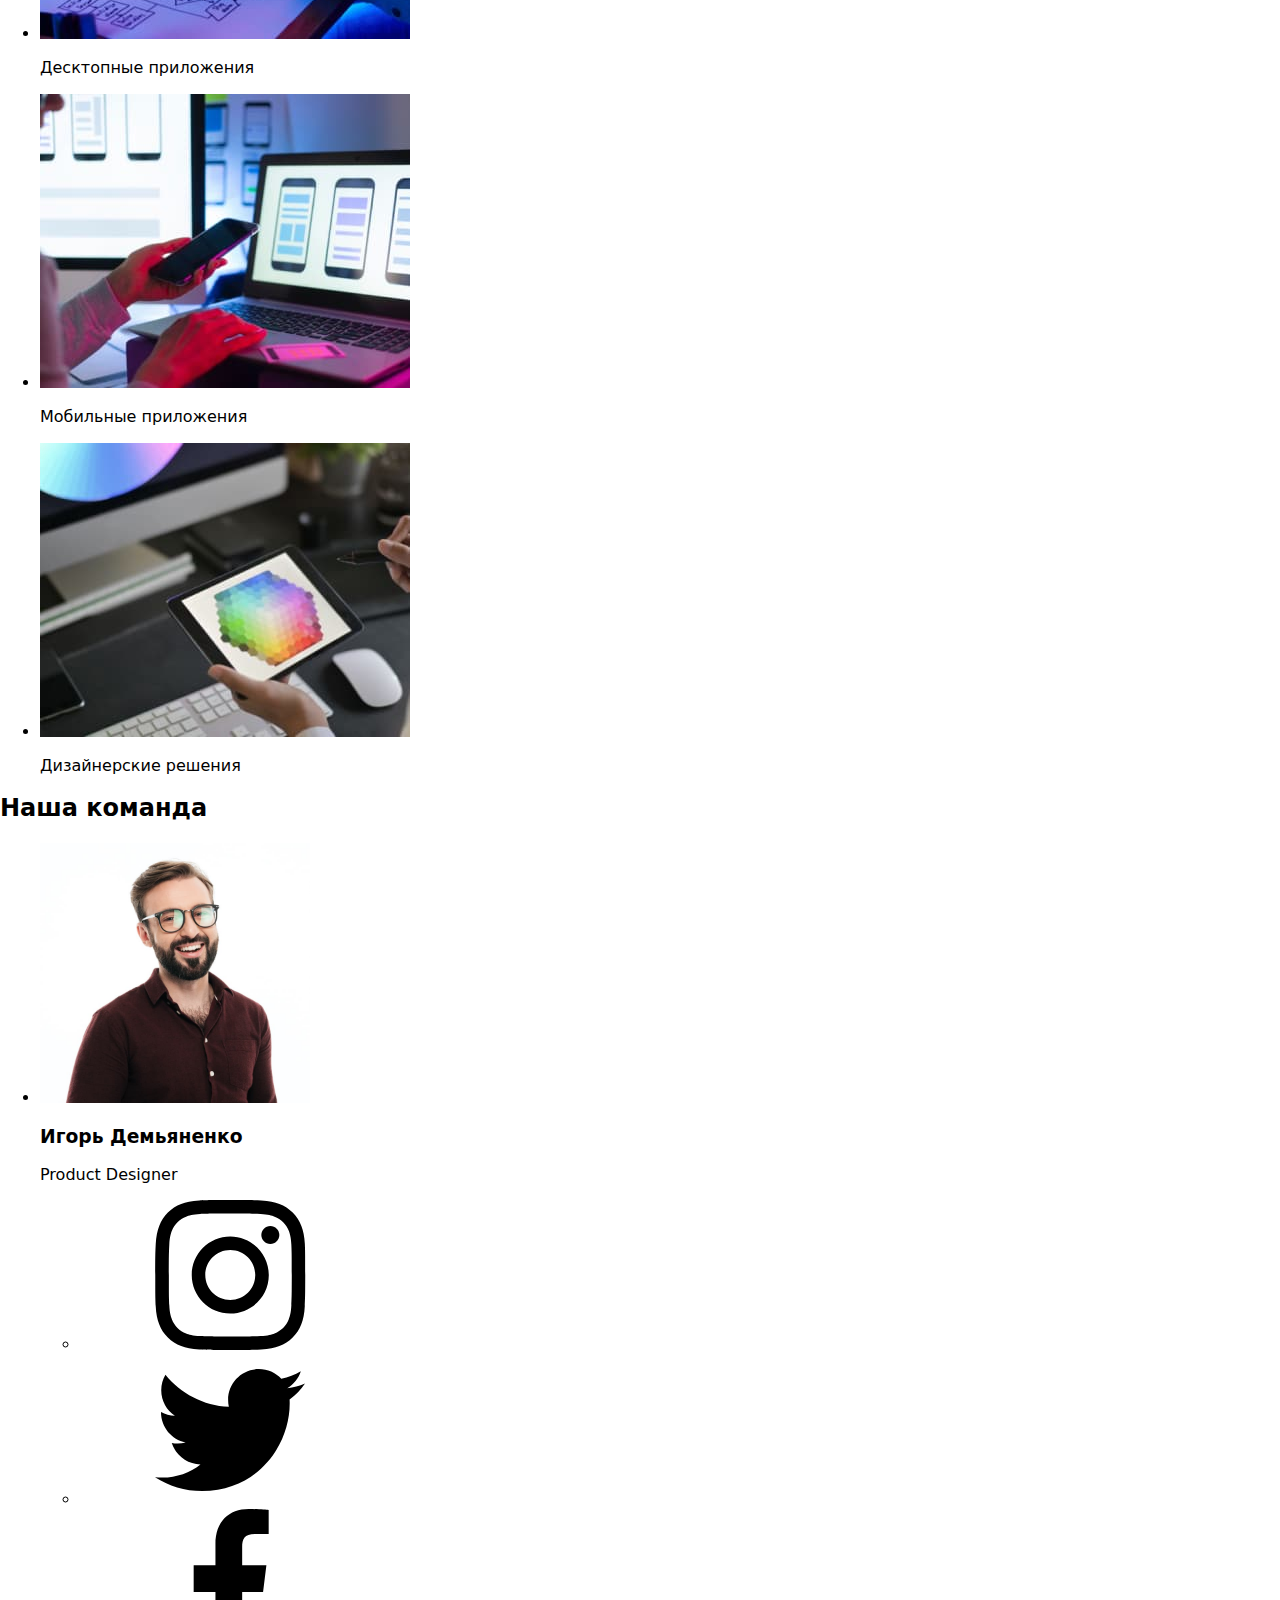
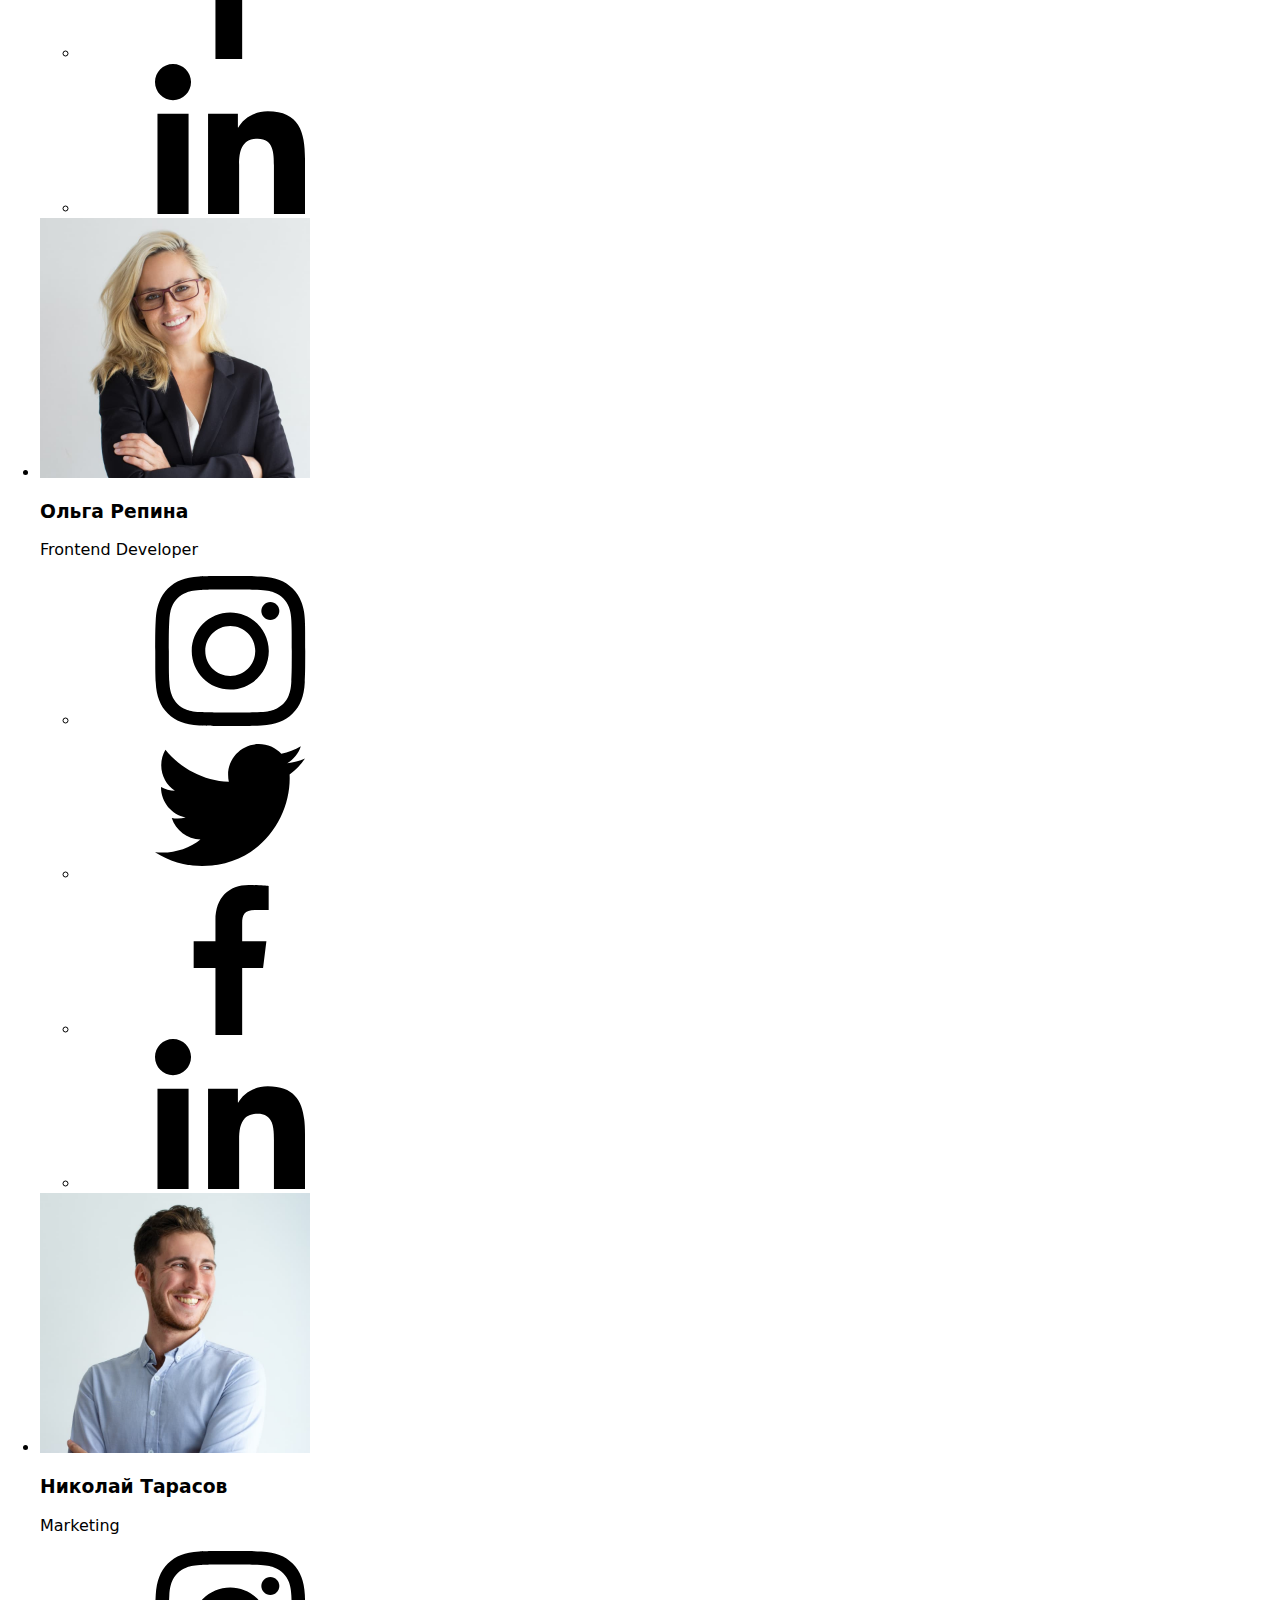
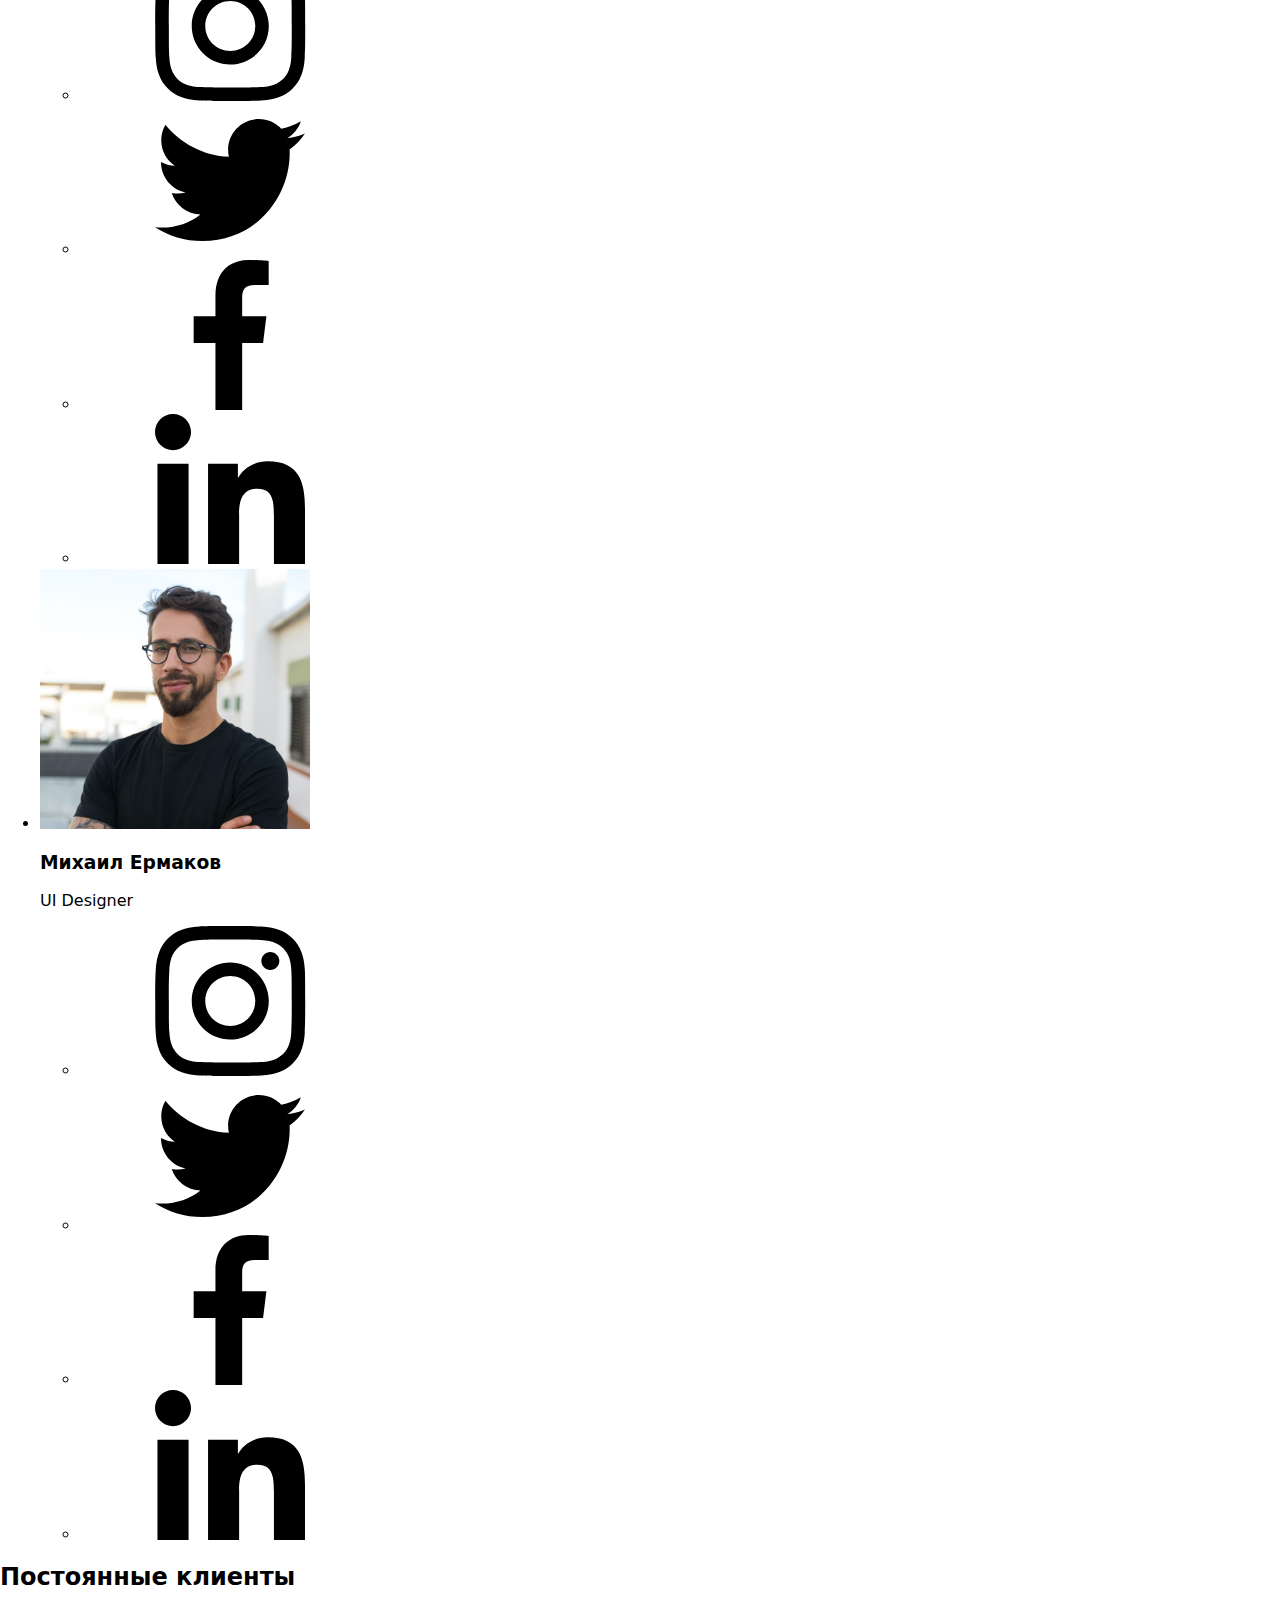
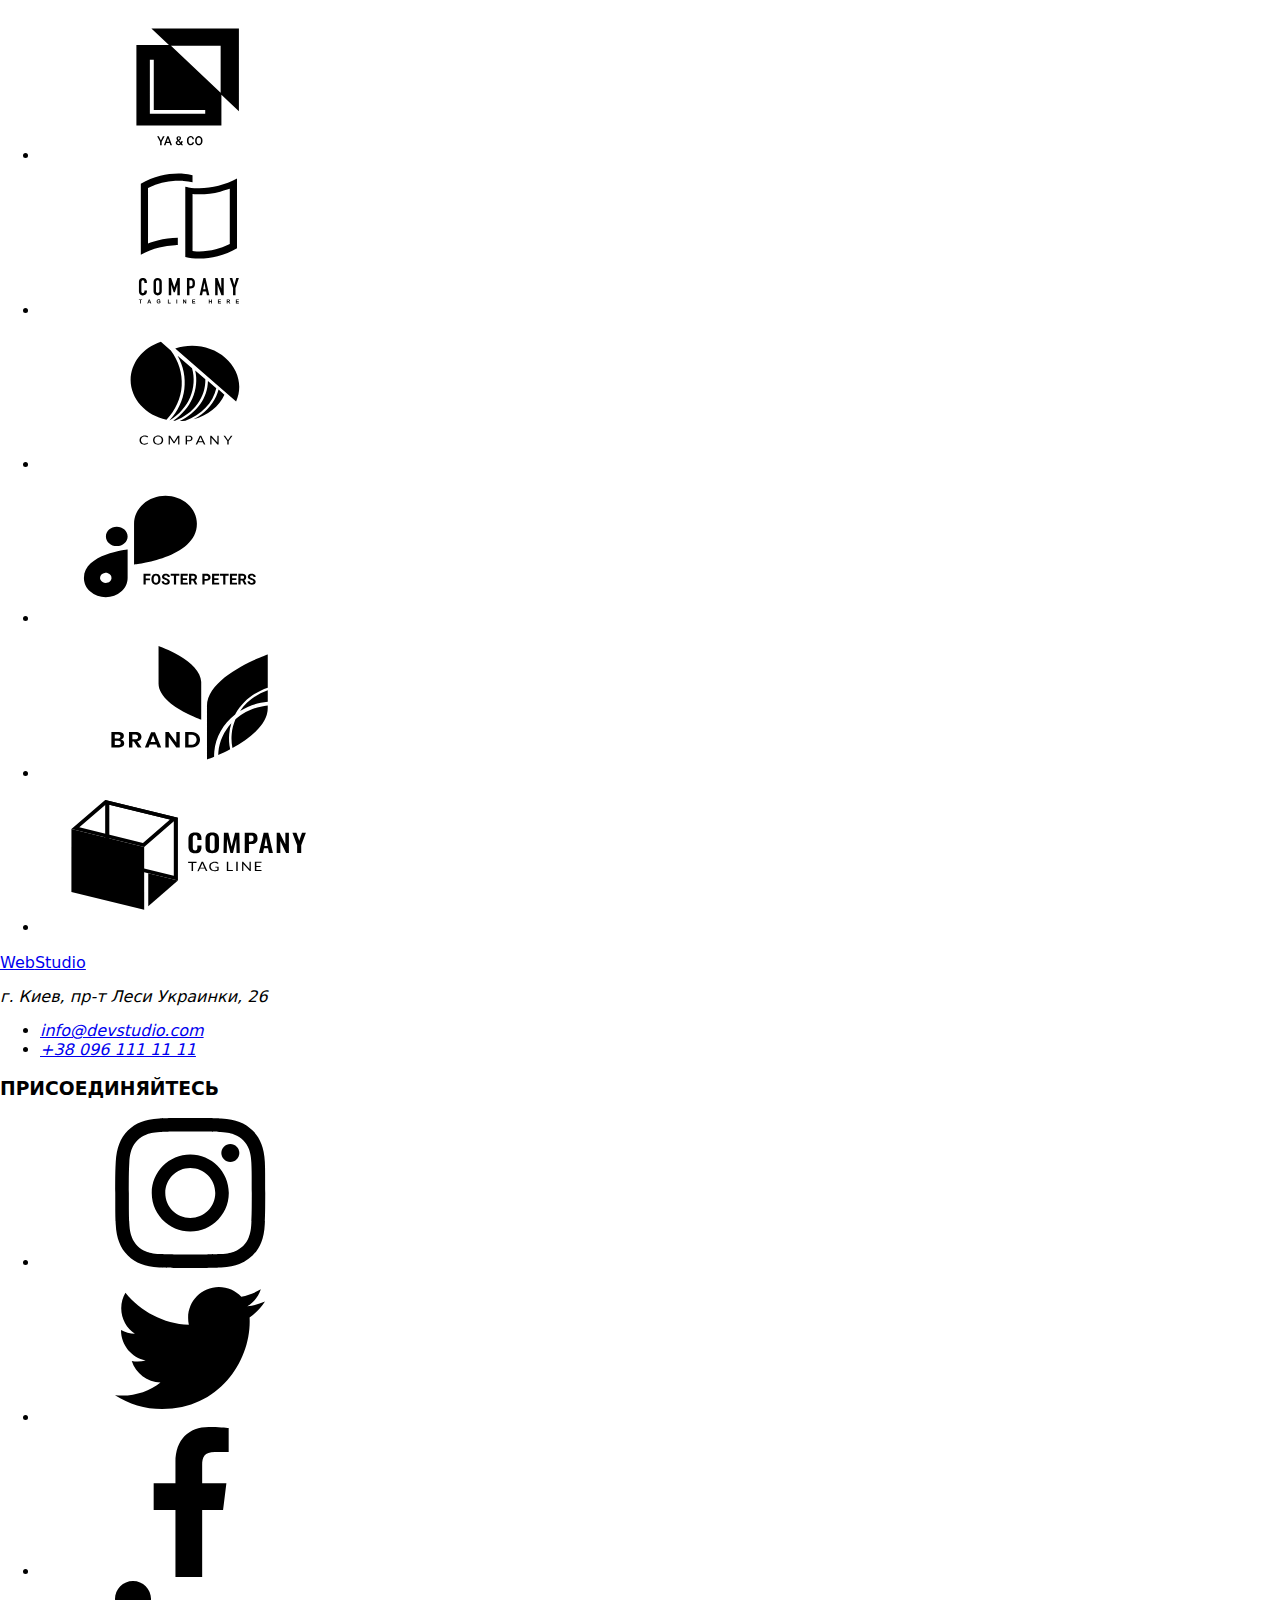
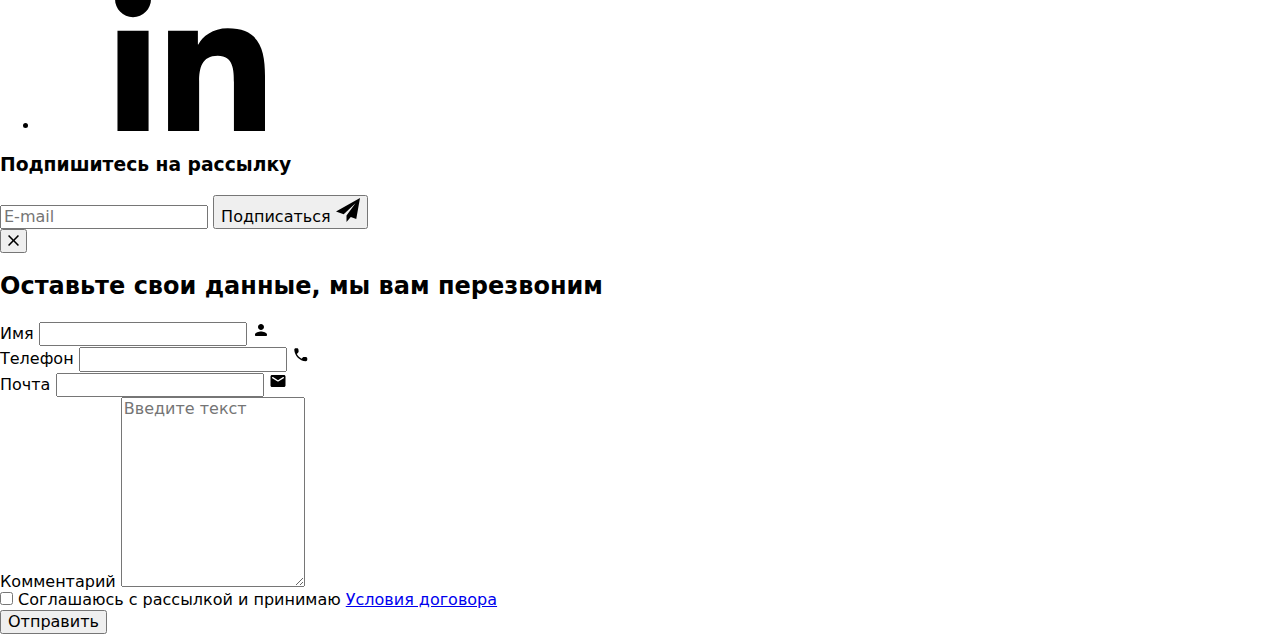
==== commit ff56d684: "changed main files" ====
--- a/index.html
+++ b/index.html
@@ -13,8 +13,7 @@
       rel="stylesheet"
       href="https://cdnjs.cloudflare.com/ajax/libs/modern-normalize/1.0.0/modern-normalize.min.css"
     />
-    <link rel="stylesheet" href="./css/styles.css" />
-    <link rel="stylesheet" href="./css/main.min.css" />
+    <link rel="stylesheet" href="./dist/css/main.min.css" />
   </head>
   <body>
     <header>
@@ -28,12 +27,14 @@
             </a>
             <ul class="site-nav list">
               <li class="site-nav__item">
-                <a href="" class="link current">Студия</a>
+                <a href="" class="site-nav__link current">Студия</a>
               </li>
               <li class="site-nav__item">
-                <a href="./portfolio.html">Портфолио</a>
+                <a href="./portfolio.html" class="site-nav__link">Портфолио</a>
               </li>
-              <li class="site-nav__item"><a href="">Контакты</a></li>
+              <li class="site-nav__item">
+                <a href="" class="site-nav__link">Контакты</a>
+              </li>
             </ul>
           </nav>
           <!--contact information-->
@@ -71,7 +72,7 @@
         <button
           data-modal-open
           type="button"
-          class="button primary button-close-input"
+          class="button primary button-close__input"
         >
           Заказать услугу
         </button>
@@ -182,7 +183,7 @@
       <section class="team section">
         <div class="container">
           <h2 class="section__title">Наша команда</h2>
-          <ul class="team list">
+          <ul class="team__scroll list">
             <li class="team__item">
               <img src="./images/main-page/img.jpg" alt="" width="270" />
               <div class="team__about">
@@ -510,10 +511,14 @@
             <p class="address__text">г. Киев, пр-т Леси Украинки, 26</p>
             <ul class="address__scroll list">
               <li class="address__item">
-                <a href="mailto:info@devstudio.com">info@devstudio.com</a>
+                <a class="address__link" href="mailto:info@devstudio.com"
+                  >info@devstudio.com</a
+                >
               </li>
               <li class="address__item">
-                <a href="tel:+380961111111">+38 096 111 11 11</a>
+                <a class="address__link" href="tel:+380961111111"
+                  >+38 096 111 11 11</a
+                >
               </li>
             </ul>
           </address>
@@ -577,6 +582,7 @@
             <div class="footer-form__field">
               <label class="label" for="name"></label>
               <input
+                class="footer-form__input"
                 type="text"
                 name="user-name"
                 id="name"
@@ -598,7 +604,7 @@
     <div class="backdrop is-hidden" data-modal>
       <div class="modal">
         <button data-modal-close type="button" class="button-close">
-          <svg class="button-close-svg" width="11" height="11">
+          <svg class="button-close__svg" width="11" height="11">
             <use href="./images/icons/sprite.svg#icon-Vector"></use>
           </svg>
         </button>
@@ -608,34 +614,34 @@
               Оставьте свои данные, мы вам перезвоним
             </h2>
             <div class="modal-form__field">
-              <label class="label" for="name">Имя</label>
+              <label class="modal-form__label" for="name">Имя</label>
               <input
-                class="form-input"
+                class="form__input"
                 type="text"
                 name="user-name"
                 id="user-name"
                 placeholder=" "
               />
-              <svg class="form-icon-svg" width="18" height="18">
+              <svg class="form__icon-svg" width="18" height="18">
                 <use href="./images/icons/sprite.svg#icon-person-black"></use>
               </svg>
             </div>
             <div class="modal-form__field">
-              <label class="label" for="tel">Телефон</label>
-              <input class="form-input" type="tel" name="tel" id="tel" />
-              <svg class="form-icon-svg" width="18" height="18">
+              <label class="modal-form__label" for="tel">Телефон</label>
+              <input class="form__input" type="tel" name="tel" id="tel" />
+              <svg class="form__icon-svg" width="18" height="18">
                 <use href="./images/icons/sprite.svg#icon-phone-black"></use>
               </svg>
             </div>
             <div class="modal-form__field">
-              <label class="label" for="mail">Почта</label>
-              <input class="form-input" type="email" name="mail" id="mail" />
-              <svg class="form-icon-svg" width="18" height="18">
+              <label class="modal-form__label" for="mail">Почта</label>
+              <input class="form__input" type="email" name="mail" id="mail" />
+              <svg class="form__icon-svg" width="18" height="18">
                 <use href="./images/icons/sprite.svg#icon-email-black"></use>
               </svg>
             </div>
             <div class="modal-form__field">
-              <label class="label" for="comment">Комментарий</label>
+              <label class="modal-form__label" for="comment">Комментарий</label>
               <textarea
                 class="modal-form__textarea"
                 name="comment"
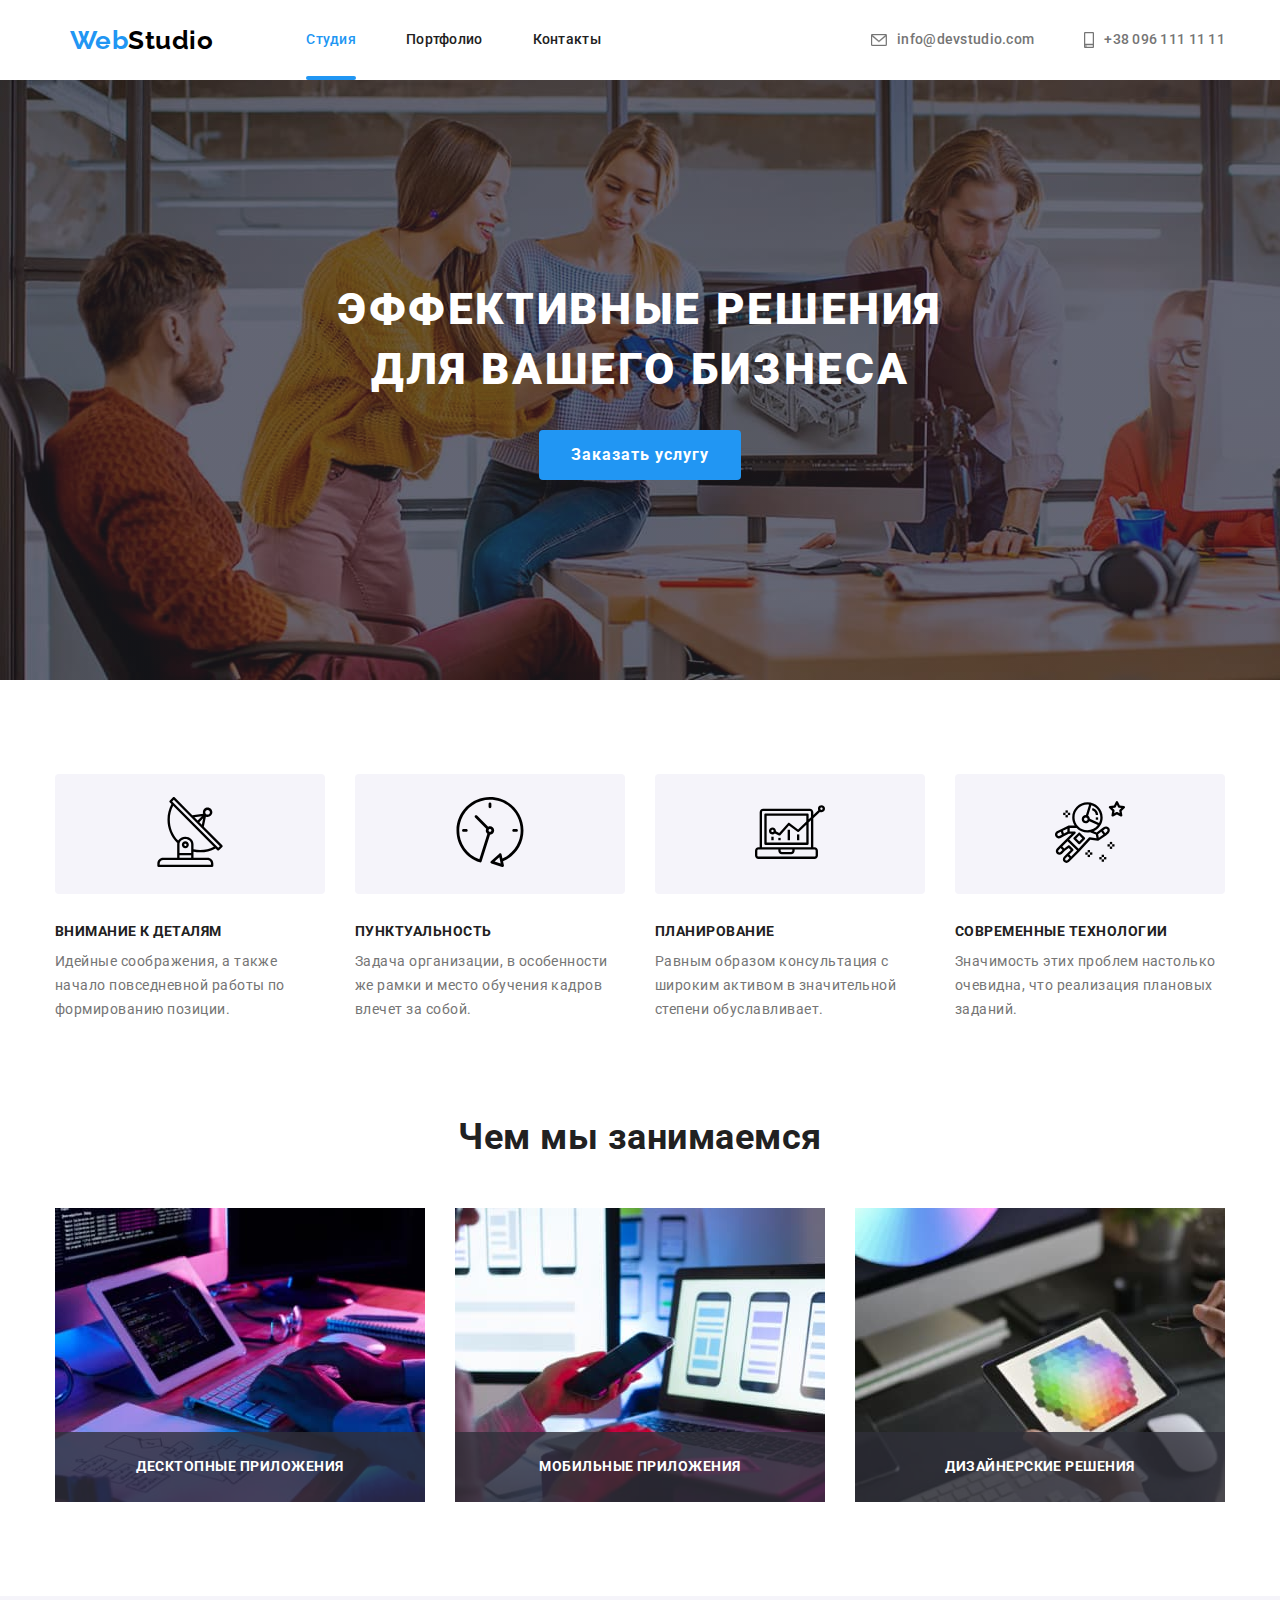
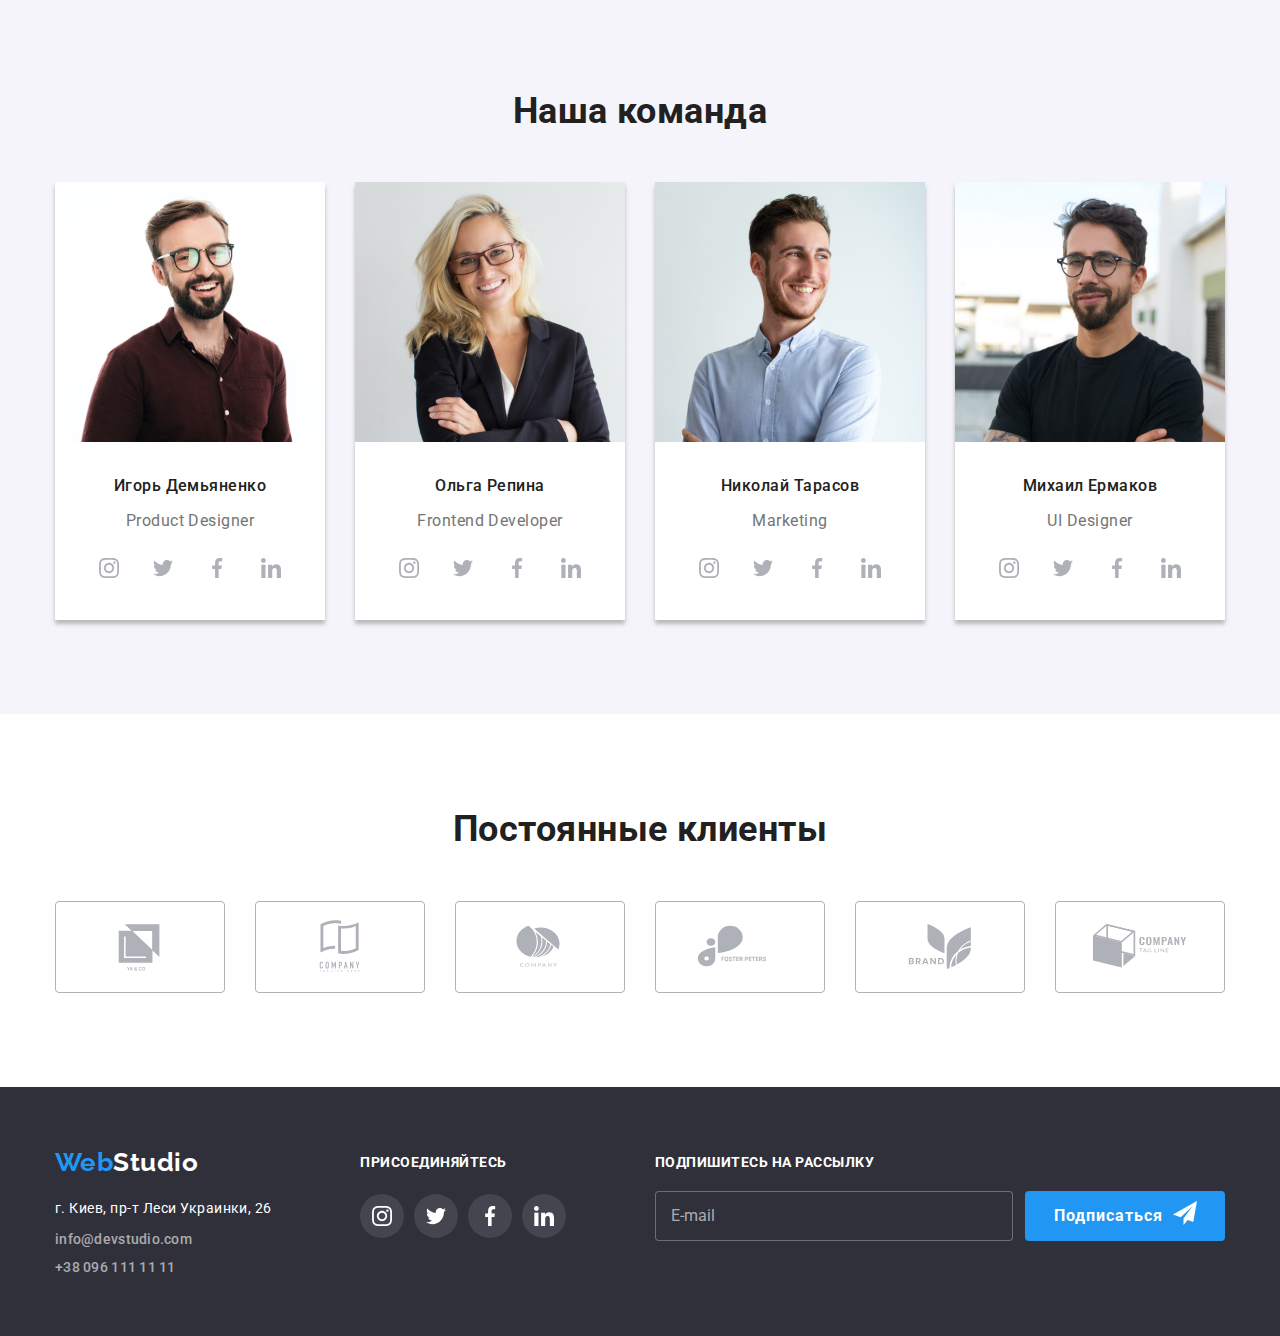
==== commit 32c7a5d5: "added" ====
--- a/index.html
+++ b/index.html
@@ -13,7 +13,7 @@
       rel="stylesheet"
       href="https://cdnjs.cloudflare.com/ajax/libs/modern-normalize/1.0.0/modern-normalize.min.css"
     />
-    <link rel="stylesheet" href="./dist/css/main.min.css" />
+    <link rel="stylesheet" href="./css/main.min.css" />
   </head>
   <body>
     <header>
--- a/css/main.min.css
+++ b/css/main.min.css
@@ -0,0 +1,2 @@
+.page-header,.main-nav,.contacts,.container,.portfolio{width:1200px;padding-left:15px;padding-right:15px;margin-left:auto;margin-right:auto}.site-nav,.contacts,.skills,.team__scroll.list,.social-icons,.our-clients,.address__scroll.list,.portfolio__list,.portfolio__filter{padding:0;margin:0;list-style:none}.section__title.visually-hidden{position:absolute !important;clip:rect(1px 1px 1px 1px);clip:rect(1px 1px 1px 1px);padding:0 !important;border:0 !important;height:1px !important;width:1px !important;overflow:hidden}.primary,.filter__button{border-radius:4px;padding:10px 32px;color:#fff;background-color:#2196f3;font-family:Roboto;font-weight:700;font-size:16px;line-height:1.87;letter-spacing:0.06em;cursor:pointer;border:none}.section{padding-top:94px;padding-bottom:94px;-webkit-box-pack:center;-ms-flex-pack:center;justify-content:center}.section__title{margin-top:0;color:#212121;font-weight:700;font-size:36px;line-height:1.17;text-align:center;margin-bottom:50px}html{-webkit-box-sizing:border-box;box-sizing:border-box}*,*::before,*::after{-webkit-box-sizing:inherit;box-sizing:inherit}body{color:#757575;font-family:Roboto, sans-serif;letter-spacing:0.03em}.header-line{background-color:#fff}.page-header{display:-webkit-box;display:-ms-flexbox;display:flex;background-color:#fff}.page-header{display:-webkit-box;display:-ms-flexbox;display:flex;-webkit-box-align:center;-ms-flex-align:center;align-items:center;-webkit-box-pack:end;-ms-flex-pack:end;justify-content:flex-end}.main-nav{display:-webkit-box;display:-ms-flexbox;display:flex;-webkit-box-pack:start;-ms-flex-pack:start;justify-content:flex-start}.site-nav{display:-webkit-box;display:-ms-flexbox;display:flex;margin-left:93px;margin-right:33px}.site-nav .site-nav__item:not(:last-child){margin-right:50px}.site-nav__link{display:block;padding-top:32px;padding-bottom:32px;color:#212121;font-style:normal;font-weight:500;font-size:14px;line-height:1.14;letter-spacing:0.02em;text-decoration:none;-webkit-transition:color 250ms cubic-bezier(0.4, 0, 0.2, 1);transition:color 250ms cubic-bezier(0.4, 0, 0.2, 1)}.site-nav__link:hover,.site-nav__link:focus{color:#2196f3}.site-nav .site-nav__link.current{color:#2196f3}.site-nav__link.current{position:relative}.site-nav__link.current::after{content:"";position:absolute;bottom:0;left:0;display:block;width:100%;height:4px;background-color:#2196f3;border-radius:2px}.contacts{display:-webkit-box;display:-ms-flexbox;display:flex;-webkit-box-pack:end;-ms-flex-pack:end;justify-content:flex-end}.contacts-address__link{display:-webkit-box;display:-ms-flexbox;display:flex;padding-top:32px;padding-bottom:32px;color:#757575;font-weight:500;font-size:14px;line-height:1.14;letter-spacing:0.02em;text-decoration:none;-webkit-box-align:center;-ms-flex-align:center;align-items:center;-webkit-box-pack:center;-ms-flex-pack:center;justify-content:center}.contacts-address__link{-webkit-transition:color 250ms cubic-bezier(0.4, 0, 0.2, 1);transition:color 250ms cubic-bezier(0.4, 0, 0.2, 1)}.contacts-address__link:hover,.contacts-address__link:focus{color:#2196f3}.contacts-address:not(:last-child){margin-right:50px}.contacts-address__icon{width:16px;height:12px;margin-right:10px;fill:#757575;stroke:currentColor}.contacts-address__icon-2{width:10px;height:16px;margin-right:10px;fill:#757575;stroke:currentColor}.main{border-top:1px solid #ececec}.main-nav__logo{display:-webkit-box;display:-ms-flexbox;display:flex;-webkit-box-pack:center;-ms-flex-pack:center;justify-content:center;-webkit-box-align:center;-ms-flex-align:center;align-items:center;font-family:Raleway, cursive;font-weight:700;font-size:26px;line-height:1.19;text-decoration:none}.logo-first{color:#2196f3}.logo-second-header{color:#000}.footer__logo{display:block;margin-bottom:20px;font-family:Raleway, cursive;font-weight:700;font-size:26px;line-height:1.19;text-decoration:none}.logo-second-footer{color:#fff}.hero{max-width:1600px;height:600px;margin-right:auto;margin-left:auto;padding-top:200px;padding-bottom:200px;background-image:-webkit-gradient(linear, left top, right top, from(rgba(47,48,58,0.4)), to(rgba(47,48,58,0.4))),url(/images/main-page/Img-hero.jpg);background-image:linear-gradient(to right, rgba(47,48,58,0.4), rgba(47,48,58,0.4)),url(/images/main-page/Img-hero.jpg);background-color:#2f303a;background-size:cover;text-align:center}.hero__title{margin-top:0;margin-bottom:30px;color:#fff;font-weight:900;font-size:44px;line-height:1.36;letter-spacing:0.06em;text-transform:uppercase}.primary{color:#fff;background-color:#2196f3;border-color:#2196f3}.button-close-input{position:relative}.skills{display:-webkit-box;display:-ms-flexbox;display:flex}.skills__title{color:#212121;font-weight:700;font-size:14px;line-height:1.14;text-transform:uppercase;margin-top:0;margin-bottom:10px}.skills__text{margin-top:0;margin-bottom:0;font-size:14px;line-height:1.71}.skills__item{width:270px}.skills__img{display:-webkit-box;display:-ms-flexbox;display:flex;-webkit-box-pack:center;-ms-flex-pack:center;justify-content:center;-webkit-box-align:center;-ms-flex-align:center;align-items:center;width:270px;height:120px;margin-bottom:30px;background-color:#f5f4fa;border-radius:4px}.skills__svg{color:#212121}.skills__item:not(:last-child){margin-right:30px}.employments-section{padding-top:0;padding-bottom:94px}.employments__tasks{display:-webkit-box;display:-ms-flexbox;display:flex;-webkit-box-pack:center;-ms-flex-pack:center;justify-content:center;padding:0;margin:0}.employments__item{display:-webkit-box;display:-ms-flexbox;display:flex;position:relative}.employments__about{display:-webkit-box;display:-ms-flexbox;display:flex;-webkit-box-pack:center;-ms-flex-pack:center;justify-content:center;-webkit-box-align:center;-ms-flex-align:center;align-items:center;position:absolute;bottom:0;left:0;width:100%;height:70px;background:rgba(47,48,58,0.8)}.employments__text{font-weight:bold;font-size:14px;line-height:1.14;text-align:center;text-transform:uppercase;color:#fff}.employments__item:not(:last-child){margin-right:30px;width:370px}.team.section{padding-top:94px;padding-bottom:94px;margin-bottom:0;background-color:#f5f4fa}.team__text{margin-bottom:16px;font-size:16px;line-height:1.19}.team__title{margin-top:0;color:#212121;font-weight:500;font-size:16px;line-height:1.19}.team__item{background-color:#fff;-webkit-box-shadow:0px 4px 4px 0px rgba(0,0,0,0.25);box-shadow:0px 4px 4px 0px rgba(0,0,0,0.25)}.team__about{padding:30px;text-align:center}.team__scroll{display:-webkit-box;display:-ms-flexbox;display:flex;-webkit-box-pack:center;-ms-flex-pack:center;justify-content:center}.list-title{margin-top:0;color:#212121;font-weight:500;font-size:16px;line-height:1.19}.team__item:not(:last-child){margin-right:30px}.social-icons{display:-webkit-inline-box;display:-ms-inline-flexbox;display:inline-flex}.social-icons__svg{width:20px;height:20px;fill:#afb1b8}.social-icons__link{display:-webkit-box;display:-ms-flexbox;display:flex;-webkit-box-align:center;-ms-flex-align:center;align-items:center;-webkit-box-pack:center;-ms-flex-pack:center;justify-content:center;width:44px;height:44px;border-radius:50%;background-color:#fff;-webkit-transition:background-color 250ms cubic-bezier(0.4, 0, 0.2, 1);transition:background-color 250ms cubic-bezier(0.4, 0, 0.2, 1)}.social-icons__link:hover,.social-icons__link:focus{width:44px;height:44px;border-radius:50%;background:#2196f3}.social-icons__item:not(:last-child){margin-right:10px}.social-icons__link:hover .social-icons__svg,.social-icons__link:focus .social-icons__svg{width:20px;height:20px;fill:#fff;background:#2196f3}.social-icons__link .social-icons__svg{-webkit-transition:-webkit-transform 250ms cubic-bezier(0.4, 0, 0.2, 1);transition:-webkit-transform 250ms cubic-bezier(0.4, 0, 0.2, 1);transition:transform 250ms cubic-bezier(0.4, 0, 0.2, 1);transition:transform 250ms cubic-bezier(0.4, 0, 0.2, 1), -webkit-transform 250ms cubic-bezier(0.4, 0, 0.2, 1)}.our-clients{display:-webkit-box;display:-ms-flexbox;display:flex;-webkit-box-align:center;-ms-flex-align:center;align-items:center;-webkit-box-pack:center;-ms-flex-pack:center;justify-content:center}.our-clients____item{width:170px;height:92px}.our-clients__position{display:-webkit-box;display:-ms-flexbox;display:flex;-webkit-box-pack:center;-ms-flex-pack:center;justify-content:center;-webkit-box-align:center;-ms-flex-align:center;align-items:center;width:170px;height:92px;border:1px solid #afb1b8;border-radius:4px;-webkit-transition:-webkit-transform 250ms cubic-bezier(0.4, 0, 0.2, 1);transition:-webkit-transform 250ms cubic-bezier(0.4, 0, 0.2, 1);transition:transform 250ms cubic-bezier(0.4, 0, 0.2, 1);transition:transform 250ms cubic-bezier(0.4, 0, 0.2, 1), -webkit-transform 250ms cubic-bezier(0.4, 0, 0.2, 1)}.our-clients__position:hover,.our-clients__position:focus{border:1px solid #2196f3;border-radius:4px}.our-clients__svg{width:106px;height:60px;fill:#afb1b8;-webkit-transition:fill 250ms cubic-bezier(0.4, 0, 0.2, 1);transition:fill 250ms cubic-bezier(0.4, 0, 0.2, 1)}.our-clients__item:not(:last-child){margin-right:30px}.our-clients__position:hover .our-clients__svg,.our-clients__position:focus .our-clients__svg{fill:#2196f3}.footer{background-color:#2f303a}.footer__logo{display:block;margin-bottom:20px;font-family:Raleway, cursive;font-weight:700;font-size:26px;line-height:1.19;text-decoration:none}.footer-line{width:1200px;padding-left:15px;padding-right:15px;padding-top:60px;padding-bottom:60px;margin-right:auto;margin-left:auto;display:-webkit-box;display:-ms-flexbox;display:flex;-webkit-box-pack:justify;-ms-flex-pack:justify;justify-content:space-between}.address__text{color:#fff;font-style:normal;margin-top:20px;margin-bottom:9px;font-family:Roboto;font-size:14px;line-height:1.7}.address__link{-webkit-transition:color 250ms cubic-bezier(0.4, 0, 0.2, 1);transition:color 250ms cubic-bezier(0.4, 0, 0.2, 1)}.address__link:hover,.address__link:focus{color:#2196f3}.address__item:not(:last-child){margin-bottom:9px}.footer-social-icons__link{padding-top:0;padding-bottom:0pt;margin-left:0;color:rgba(255,255,255,0.6);font-style:normal;font-weight:500;font-size:14px;line-height:1.14;letter-spacing:0.02em;text-decoration:none;-webkit-transition:color 250ms cubic-bezier(0.4, 0, 0.2, 1);transition:color 250ms cubic-bezier(0.4, 0, 0.2, 1)}.footer-social-icons__link:hover,.footer-social-icons__link:focus{color:#2196f3}.social-icons__title{margin-top:0;margin-bottom:20px;padding-top:8px;padding-bottom:3px;font-weight:bold;font-size:14px;line-height:1.14;text-transform:uppercase;color:#fff}.footer-social-icons__svg{width:20px;height:20px;fill:#fff}.footer-social-icons__link{display:-webkit-box;display:-ms-flexbox;display:flex;-webkit-box-align:center;-ms-flex-align:center;align-items:center;-webkit-box-pack:center;-ms-flex-pack:center;justify-content:center;width:44px;height:44px;border-radius:50%;background-color:rgba(255,255,255,0.1);-webkit-transition:background-color 250ms cubic-bezier(0.4, 0, 0.2, 1);transition:background-color 250ms cubic-bezier(0.4, 0, 0.2, 1)}.footer-social-icons__link:hover,.footer-social-icons__link:focus{width:44px;height:44px;border-radius:50%;background-color:#2196f3}.footer-social-icons__link .footer-social-icons__svg{-webkit-transition:background-color 250ms cubic-bezier(0.4, 0, 0.2, 1);transition:background-color 250ms cubic-bezier(0.4, 0, 0.2, 1)}.footer-social-icons__link:hover .footer-social-icons__svg,.footer-social-icons__link:focus .footer-social-icons__svg{width:20px;height:20px;fill:#fff;background-color:#2196f3}.address a{padding-top:0;padding-bottom:0pt;margin-left:0;color:rgba(255,255,255,0.6);font-style:normal;font-weight:500;font-size:14px;line-height:1.14;letter-spacing:0.02em;text-decoration:none;-webkit-transition:color 250ms cubic-bezier(0.4, 0, 0.2, 1);transition:color 250ms cubic-bezier(0.4, 0, 0.2, 1)}.address__item:not(:last-child){margin-bottom:9px}.footer-form{width:570px;min-height:86px;padding:0;margin-top:0;margin-bottom:0}.footer-form__title{margin-top:8px;margin-bottom:20px;font-weight:bold;font-size:14px;line-height:1.14;text-transform:uppercase;color:#fff}.footer-form__field{display:-webkit-box;display:-ms-flexbox;display:flex;margin-bottom:10px;width:570px}.footer-form__input{margin:0;margin-right:12px;padding:15px;border:1px solid rgba(33,33,33,0.2);-webkit-box-sizing:border-box;box-sizing:border-box;width:358px;height:50px;border-radius:4px;font-size:16px;background-color:#2f303a;border:1px solid rgba(255,255,255,0.3)}.footer-form__input::-webkit-input-placeholder{color:rgba(255,255,255,0.6);font-size:16px;line-height:1.25}.footer-form__input:-ms-input-placeholder{color:rgba(255,255,255,0.6);font-size:16px;line-height:1.25}.footer-form__input::-ms-input-placeholder{color:rgba(255,255,255,0.6);font-size:16px;line-height:1.25}.footer-form__input::placeholder{color:rgba(255,255,255,0.6);font-size:16px;line-height:1.25}.footer-form__input:hover,.footer-form__input:focus{border-color:#2196f3;cursor:pointer}.footer__button{display:-webkit-box;display:-ms-flexbox;display:flex;color:#fff;background-color:#2196f3;border-color:#2196f3;width:200px;border-radius:4px;padding:10px 29px;font-family:Roboto;font-weight:700;font-size:16px;line-height:1.87;letter-spacing:0.06em;cursor:pointer;border:none}.footer__button-send{fill:#fff}.footer__button-text{margin-right:10px}.footer__button-svg{display:-webkit-box;display:-ms-flexbox;display:flex;margin:0;padding-top:auto;padding-bottom:auto}.cards__title{color:#212121;font-weight:700;font-size:18px;line-height:2;letter-spacing:0.06em;margin-top:0;margin-bottom:4px}.cards__about{font-size:16px;line-height:1.87;color:#757575;margin-top:0;margin-bottom:0}.cards__link{display:block;text-decoration:none}.cards__img{display:-webkit-box;display:-ms-flexbox;display:flex;margin-bottom:0}.cards__discription{position:absolute;display:-webkit-box;display:-ms-flexbox;display:flex;-webkit-box-pack:center;-ms-flex-pack:center;justify-content:center;-webkit-box-align:center;-ms-flex-align:center;align-items:center;top:0;left:0;width:100%;height:294px;background-color:rgba(33,150,243,0.9);-webkit-transform:translateY(100%);transform:translateY(100%);opacity:0;-webkit-transition-property:-webkit-transform 250ms cubic-bezier(0.4, 0, 0.2, 1);transition-property:-webkit-transform 250ms cubic-bezier(0.4, 0, 0.2, 1);transition-property:transform 250ms cubic-bezier(0.4, 0, 0.2, 1);transition-property:transform 250ms cubic-bezier(0.4, 0, 0.2, 1), -webkit-transform 250ms cubic-bezier(0.4, 0, 0.2, 1);-webkit-transition-duration:250ms;transition-duration:250ms}.portfolio__item:hover .cards__discription{opacity:1;-webkit-box-pack:center;-ms-flex-pack:center;justify-content:center;-webkit-box-align:center;-ms-flex-align:center;align-items:center;-webkit-transform:translateY(0);transform:translateY(0)}.cards__text{width:322px;height:168px;font-size:18px;line-height:1.56;color:#fff;text-decoration:none}.portfolio__filter .list-title:not(:last-child){margin-right:8px}.portfolio{display:-webkit-box;display:-ms-flexbox;display:flex;-ms-flex-wrap:wrap;flex-wrap:wrap;-webkit-box-pack:center;-ms-flex-pack:center;justify-content:center}.portfolio__list{display:-webkit-box;display:-ms-flexbox;display:flex;-ms-flex-wrap:wrap;flex-wrap:wrap;-webkit-box-pack:center;-ms-flex-pack:center;justify-content:center}.portfolio__item{position:relative;width:370px;margin-right:30px;margin-bottom:30px;overflow:hidden}.portfolio__item:hover,.portfolio__item:focus{-webkit-box-shadow:0 4px 4px 0 rgba(0,0,0,0.25);box-shadow:0 4px 4px 0 rgba(0,0,0,0.25)}.portfolio__item:nth-child(3n){margin-right:0}.portfolio__item:nth-last-child(-n+3){margin-bottom:0}.portfolio__filter{display:-webkit-box;display:-ms-flexbox;display:flex;-webkit-box-pack:center;-ms-flex-pack:center;justify-content:center;-webkit-box-align:center;-ms-flex-align:center;align-items:center;margin-bottom:50px}.box{display:block;border-bottom:1px solid #eee;border-left:1px solid #eee;border-right:1px solid #eee;-webkit-box-sizing:border-box;box-sizing:border-box;padding:20px 24px}.filter__button{padding:6px 22px;background-color:#f5f4fa;color:#212121;font-weight:500;font-size:16px;line-height:1.62;font-family:Roboto;-webkit-transition:background-color 250ms cubic-bezier(0.4, 0, 0.2, 1);transition:background-color 250ms cubic-bezier(0.4, 0, 0.2, 1)}.filter__button:hover,.filter__button:focus{background-color:#2196f3;color:#fff;border-color:#2196f3;-webkit-box-shadow:0px 2px 2px 0px rgba(0,0,0,0.12);box-shadow:0px 2px 2px 0px rgba(0,0,0,0.12);-webkit-box-shadow:0px 1px 2px 0px rgba(0,0,0,0.08);box-shadow:0px 1px 2px 0px rgba(0,0,0,0.08);-webkit-box-shadow:0px 3px 1px 0px rgba(0,0,0,0.1);box-shadow:0px 3px 1px 0px rgba(0,0,0,0.1)}.backdrop{position:fixed;top:0;left:0;width:100%;height:100%;background-color:rgba(0,0,0,0.2);opacity:1;-webkit-transition:opacity 250ms cubic-bezier(0.4, 0, 0.2, 1);transition:opacity 250ms cubic-bezier(0.4, 0, 0.2, 1)}.backdrop.is-hidden{opacity:0;pointer-events:none}.backdrop.is-hidden .modal{-webkit-transform:translate(-50%, -50%) scale(0.9);transform:translate(-50%, -50%) scale(0.9)}.modal-form{width:528px;height:581px;padding:40px;margin-left:auto;margin-right:auto}.modal-form__information{width:448px;margin-left:auto;margin-right:auto;margin-bottom:20px}.modal-form__title{margin-top:0;margin-bottom:12px;width:448px;font-weight:bold;font-size:20px;line-height:1.15;text-align:center;color:#212121}.modal-form__field{position:relative;display:-webkit-box;display:-ms-flexbox;display:flex;-webkit-box-orient:vertical;-webkit-box-direction:normal;-ms-flex-direction:column;flex-direction:column;margin-bottom:10px}.modal-form__confirm{display:inline-block}.modal-form__label{margin-bottom:4px;font-size:12px;line-height:1.17;letter-spacing:0.01em;color:#757575}.modal-form__textarea{border:1px solid rgba(33,33,33,0.2);-webkit-box-sizing:border-box;box-sizing:border-box;resize:none;border-radius:4px;padding:12px 16px;font-size:16px;height:120px;-webkit-transition:color 250ms cubic-bezier(0.4, 0, 0.2, 1);transition:color 250ms cubic-bezier(0.4, 0, 0.2, 1)}.modal-form__textarea:hover,.modal-form__textarea:focus{border-color:#2196f3;cursor:pointer}.modal-form__textarea::-webkit-input-placeholder{color:rgba(117,117,117,0.5);font-size:14px;line-height:1.14;letter-spacing:0.01em}.modal-form__textarea:-ms-input-placeholder{color:rgba(117,117,117,0.5);font-size:14px;line-height:1.14;letter-spacing:0.01em}.modal-form__textarea::-ms-input-placeholder{color:rgba(117,117,117,0.5);font-size:14px;line-height:1.14;letter-spacing:0.01em}.modal-form__textarea::placeholder{color:rgba(117,117,117,0.5);font-size:14px;line-height:1.14;letter-spacing:0.01em}.modal-form__checkbox{position:relative;margin-bottom:30px}.modal{position:absolute;top:50%;left:50%;min-width:528px;min-height:581px;background-color:#fff;-webkit-box-shadow:0px 1px 3px rgba(0,0,0,0.12),0px 1px 1px rgba(0,0,0,0.14),0px 2px 1px rgba(0,0,0,0.2);box-shadow:0px 1px 3px rgba(0,0,0,0.12),0px 1px 1px rgba(0,0,0,0.14),0px 2px 1px rgba(0,0,0,0.2);border-radius:4px;-webkit-transform:translate(-50%, -50%) scale(1);transform:translate(-50%, -50%) scale(1);-webkit-transition:-webkit-transform 250ms cubic-bezier(0.4, 0, 0.2, 1);transition:-webkit-transform 250ms cubic-bezier(0.4, 0, 0.2, 1);transition:transform 250ms cubic-bezier(0.4, 0, 0.2, 1);transition:transform 250ms cubic-bezier(0.4, 0, 0.2, 1), -webkit-transform 250ms cubic-bezier(0.4, 0, 0.2, 1)}.modal__label-confirm{margin-bottom:0;font-size:14px;line-height:1.71;color:#757575;margin-left:35px}.modal__label-confirm::before{position:absolute;top:0;left:0;content:" ";display:inline-block;width:16px;height:16px;border-radius:3px;margin-right:7px;margin-left:12px;background-image:url(/images/icons/Vector-2.svg);color:#212121;background-repeat:no-repeat;background-position:center;background-size:contain}.modal__checkbox-link{color:#2196f3;-webkit-text-decoration-line:underline;text-decoration-line:underline}.modal__checkbox{-webkit-appearance:none;-moz-appearance:none;appearance:none;position:absolute}.modal__checkbox:checked+.modal__label-confirm::before{background-image:url(/images/icons/Checked.svg);background-repeat:no-repeat;background-position:center;background-size:11px 8px;background-color:#2196f3}.modal__checkbox:hover+.modal__label-confirm::before,.modal__checkbox:focus+.modal__label-confirm::before{border:2px solid #2196f3;border-radius:4px}.form__input{margin:0;padding:0;padding-left:42px;height:40px;border:1px solid rgba(33,33,33,0.2);-webkit-box-sizing:border-box;box-sizing:border-box;border-radius:4px;font-size:16px;cursor:pointer;-webkit-transition:color 250ms cubic-bezier(0.4, 0, 0.2, 1);transition:color 250ms cubic-bezier(0.4, 0, 0.2, 1)}.form__input:hover,.form__input:focus{border:1px solid #2196f3}.form__icon-svg{position:absolute;top:50%;left:12px;fill:#212121}.form__input .form__icon-svg,.form__input .form__icon-svg{-webkit-transition:color 250ms cubic-bezier(0.4, 0, 0.2, 1);transition:color 250ms cubic-bezier(0.4, 0, 0.2, 1)}.form__input:focus ~ .form__icon-svg,.form__input:hover ~ .form__icon-svg{fill:#2196f3}.modal__button{display:-webkit-box;display:-ms-flexbox;display:flex;-webkit-box-pack:center;-ms-flex-pack:center;justify-content:center}.modal__button-submit{color:#fff;background-color:#2196f3;border-color:#2196f3;width:200px;border-radius:4px;padding:10px 55px;font-family:Roboto;font-weight:700;font-size:16px;line-height:1.87;letter-spacing:0.06em;cursor:pointer;border:none}.button-close{position:absolute;top:8px;right:8px;display:-webkit-box;display:-ms-flexbox;display:flex;-webkit-box-align:center;-ms-flex-align:center;align-items:center;-webkit-box-pack:center;-ms-flex-pack:center;justify-content:center;-webkit-box-sizing:border-box;box-sizing:border-box;border:1px solid rgba(0,0,0,0.1);border-radius:50%;width:30px;height:30px;background-color:#fff}.button-close:hover,.button-close:focus{cursor:pointer}.button-close__input{position:relative}.button-close__svg{fill:#000}.button-close:hover .button-close__svg,.button-close:focus .button-close__svg{fill:#2196f3}
+/*# sourceMappingURL=main.min.css.map */